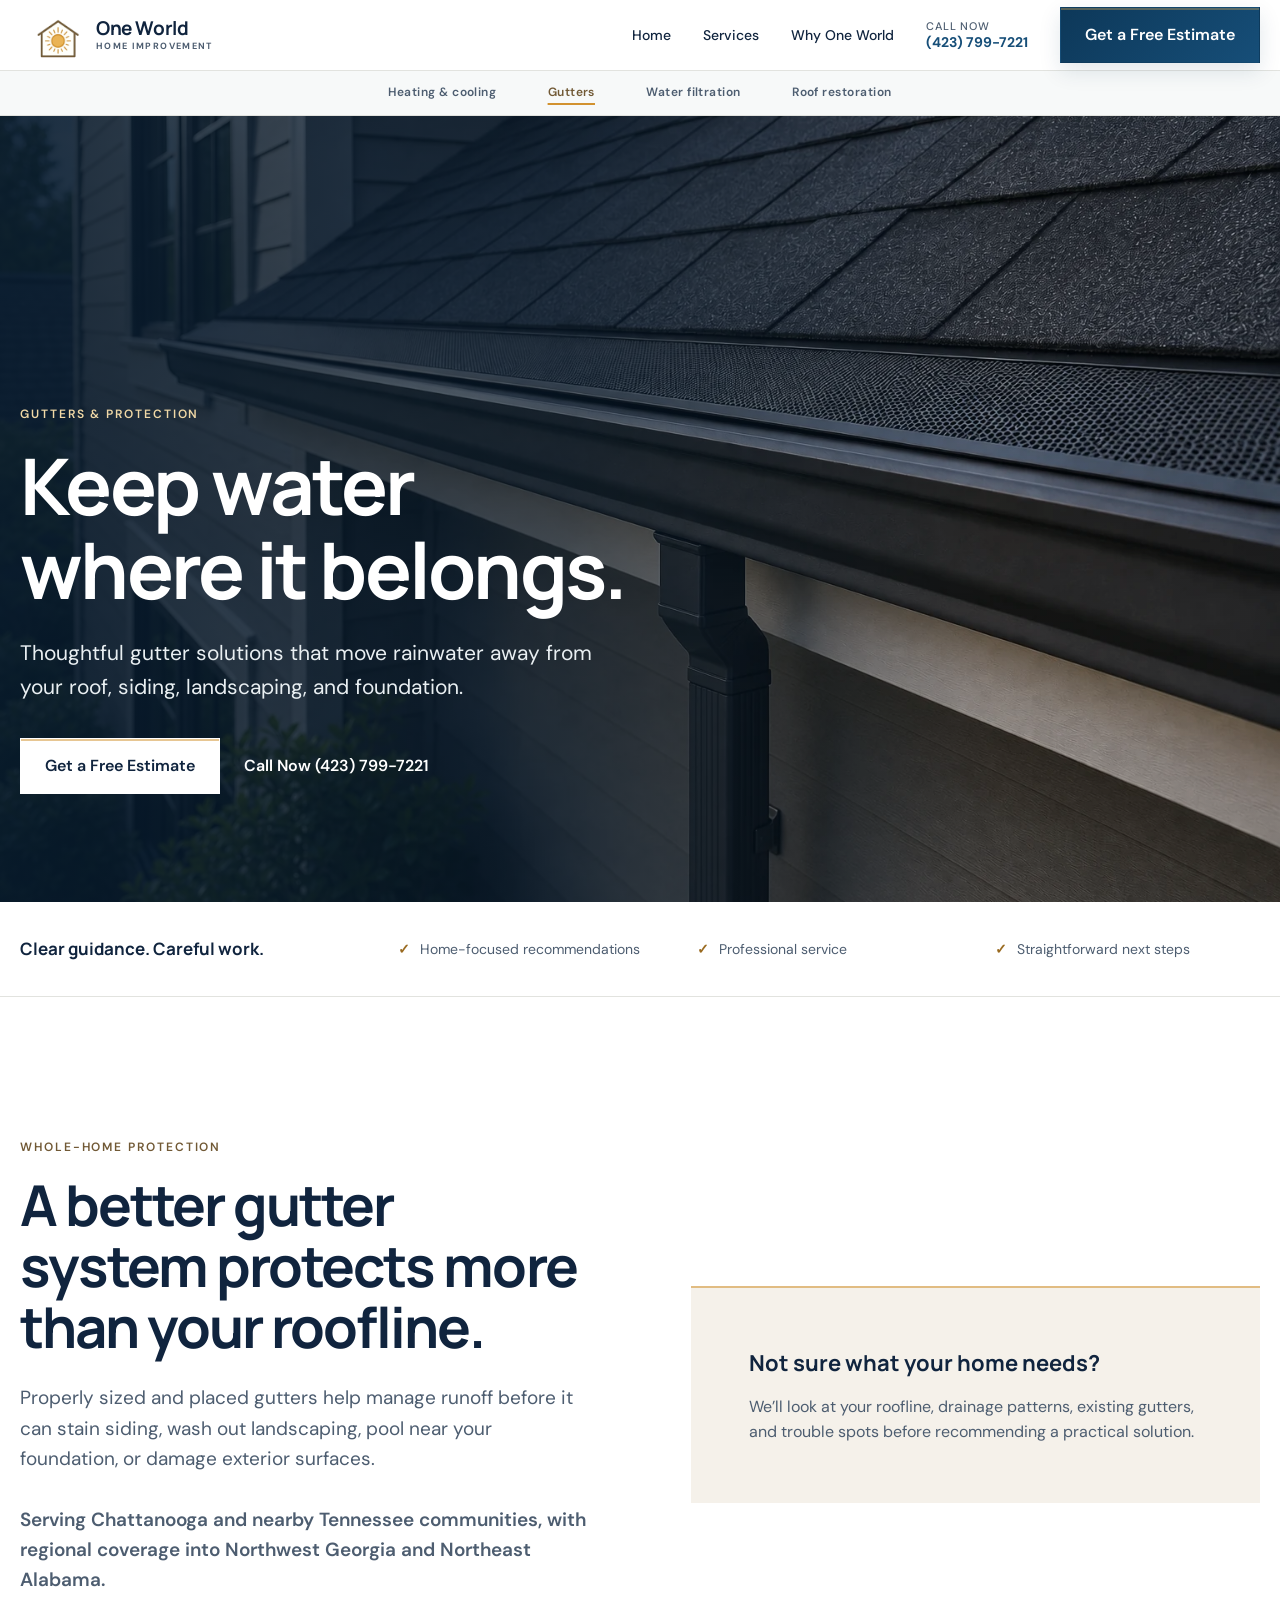
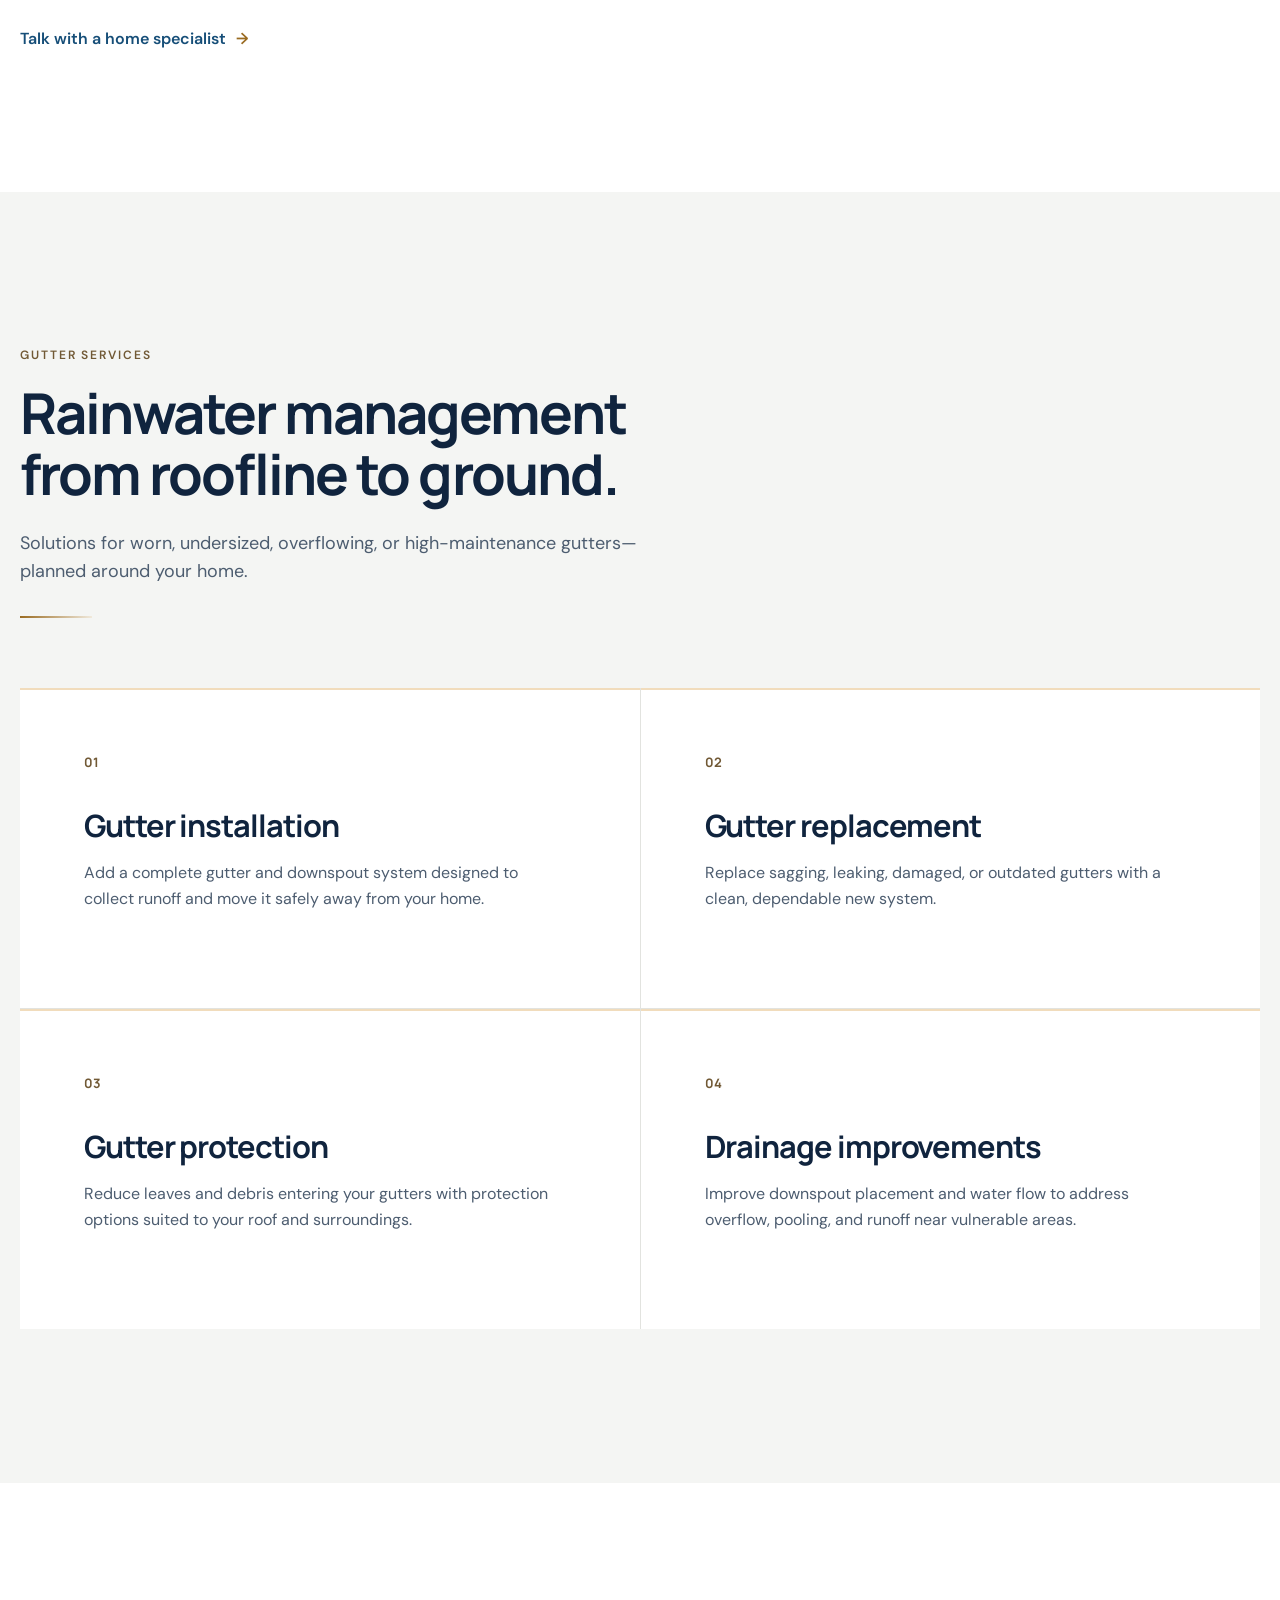
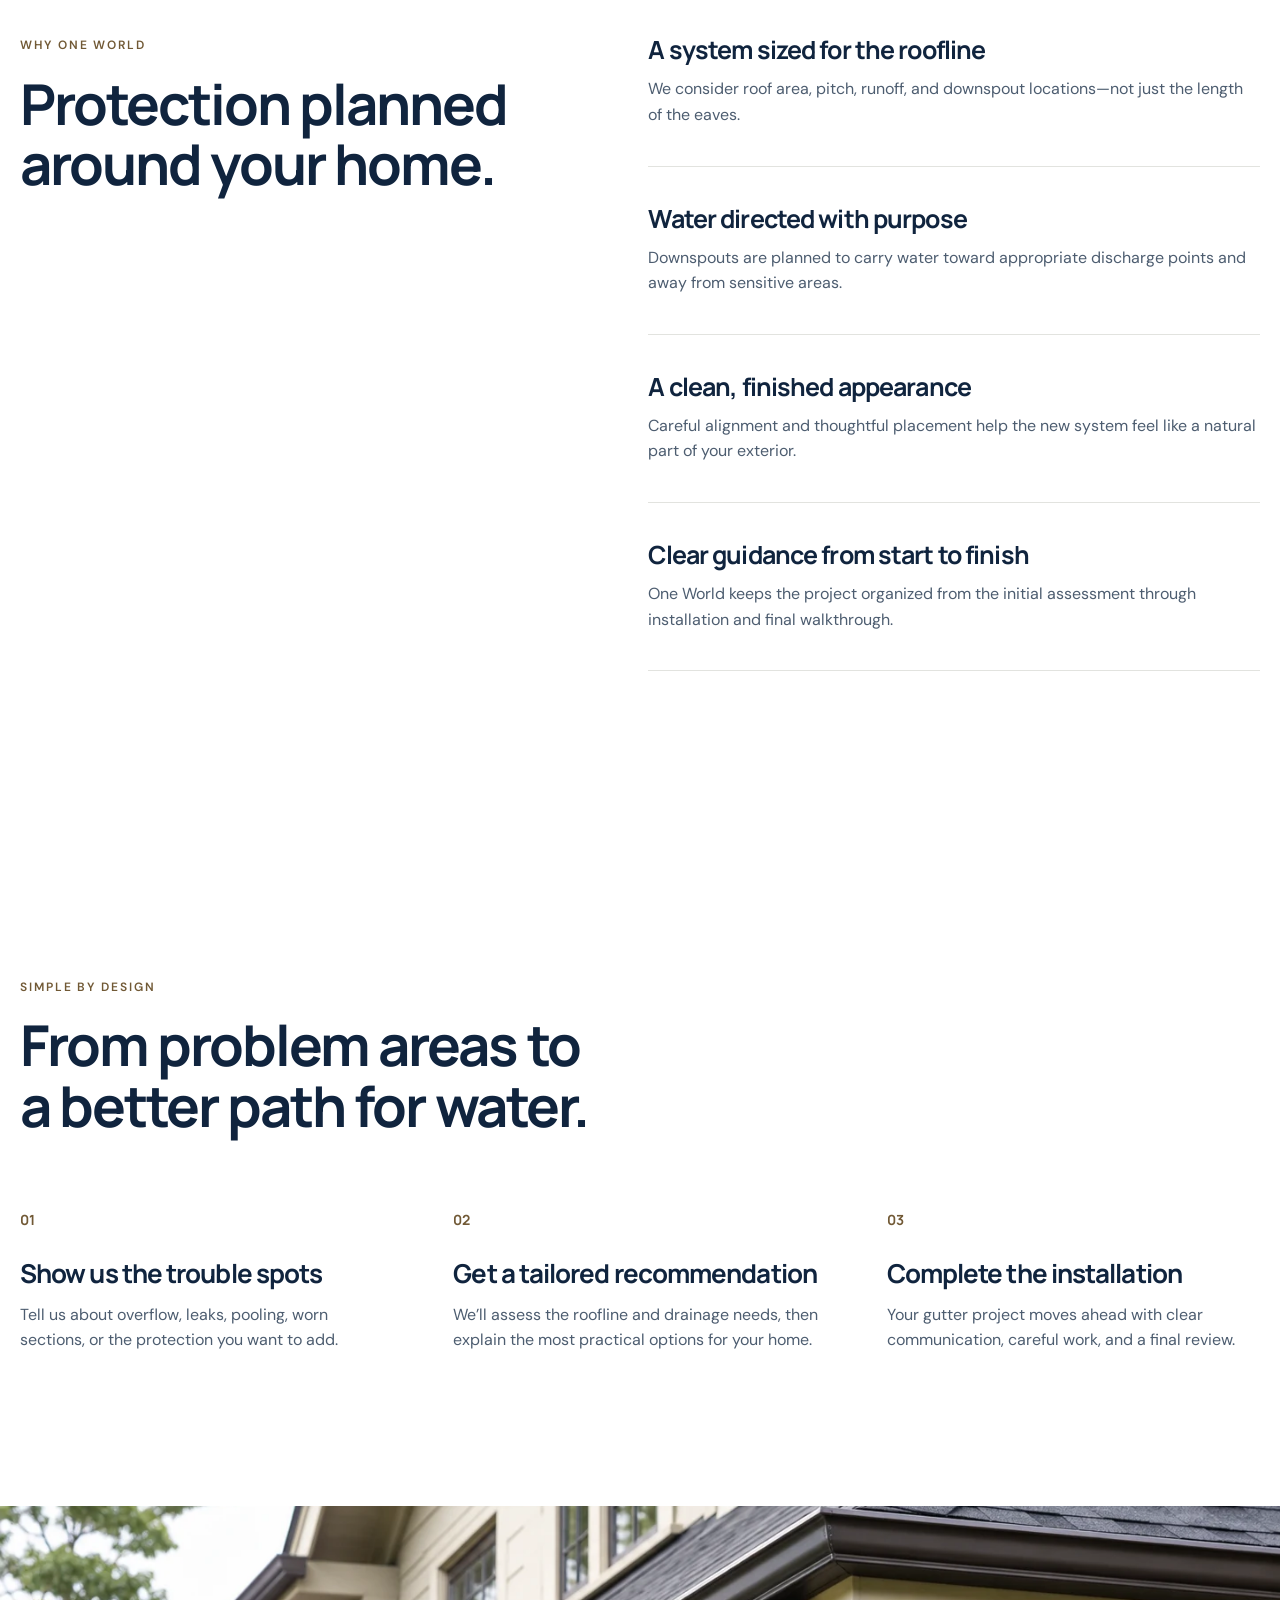
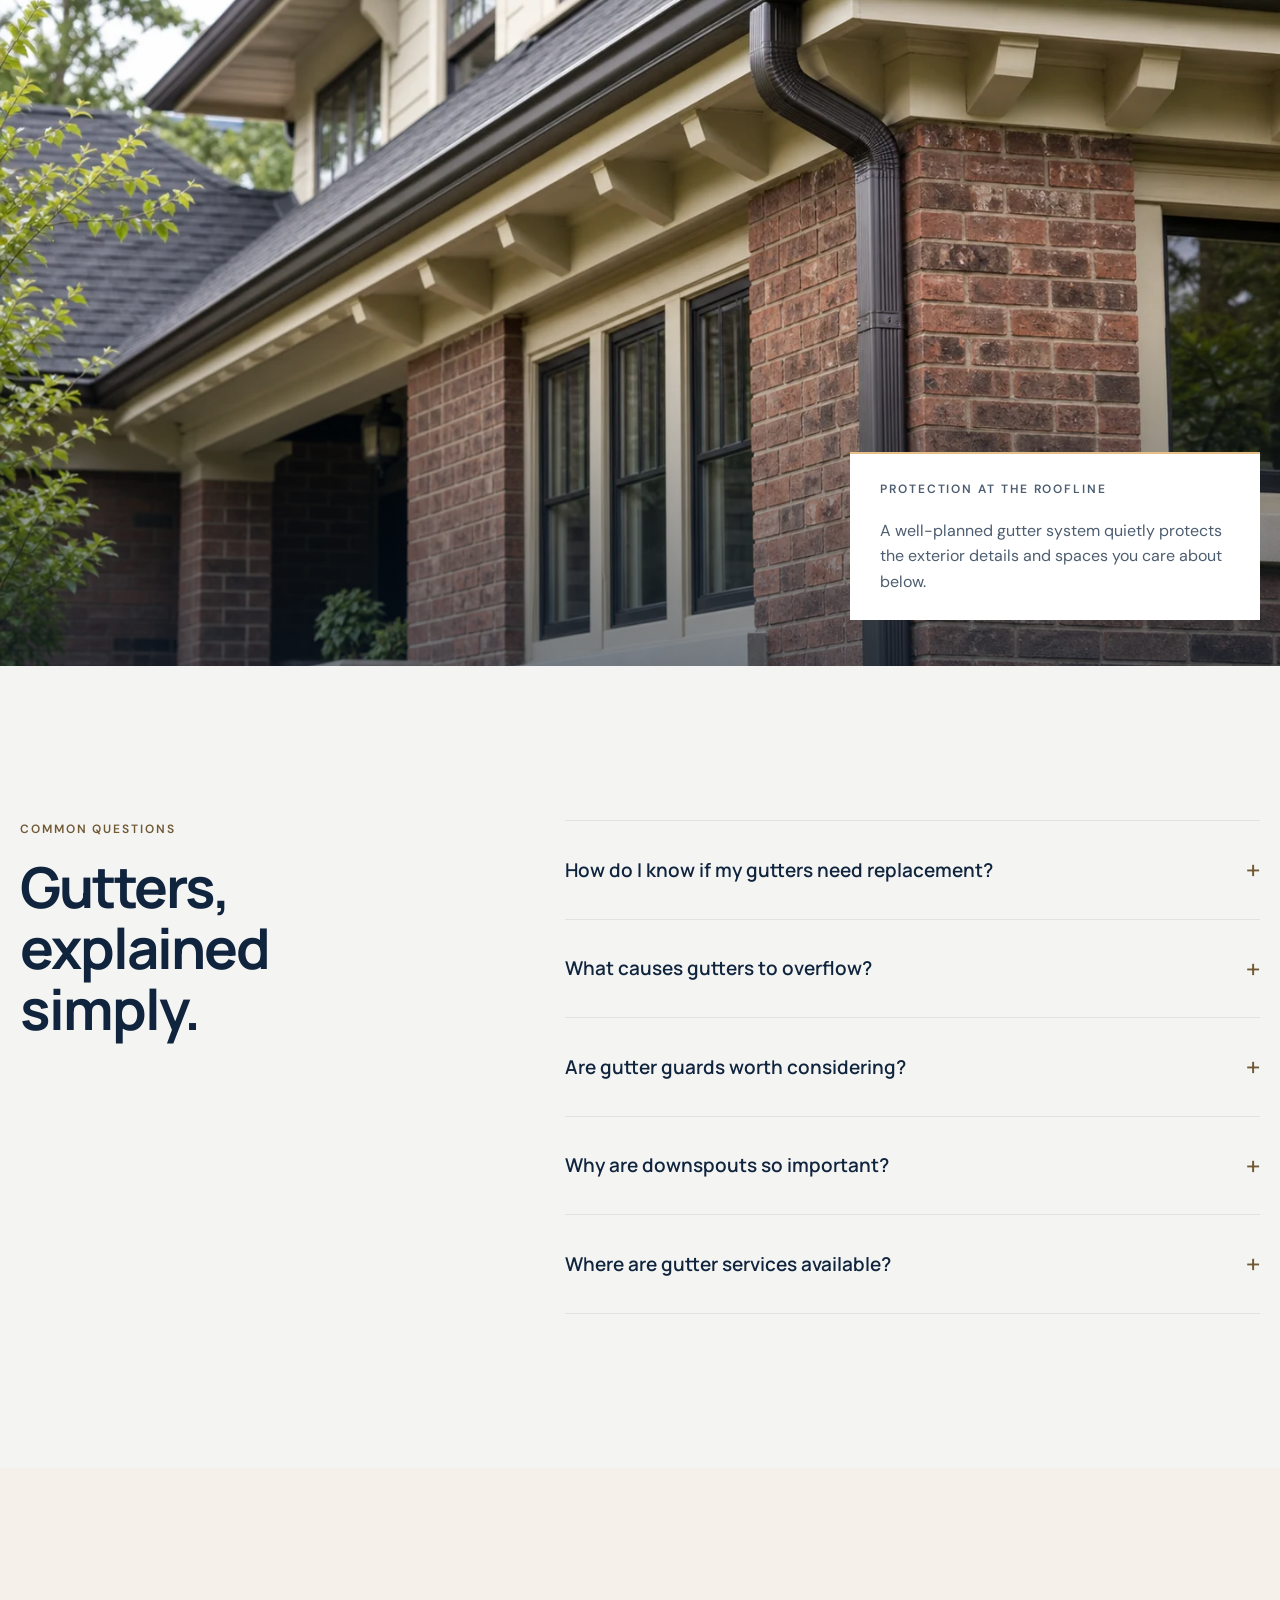
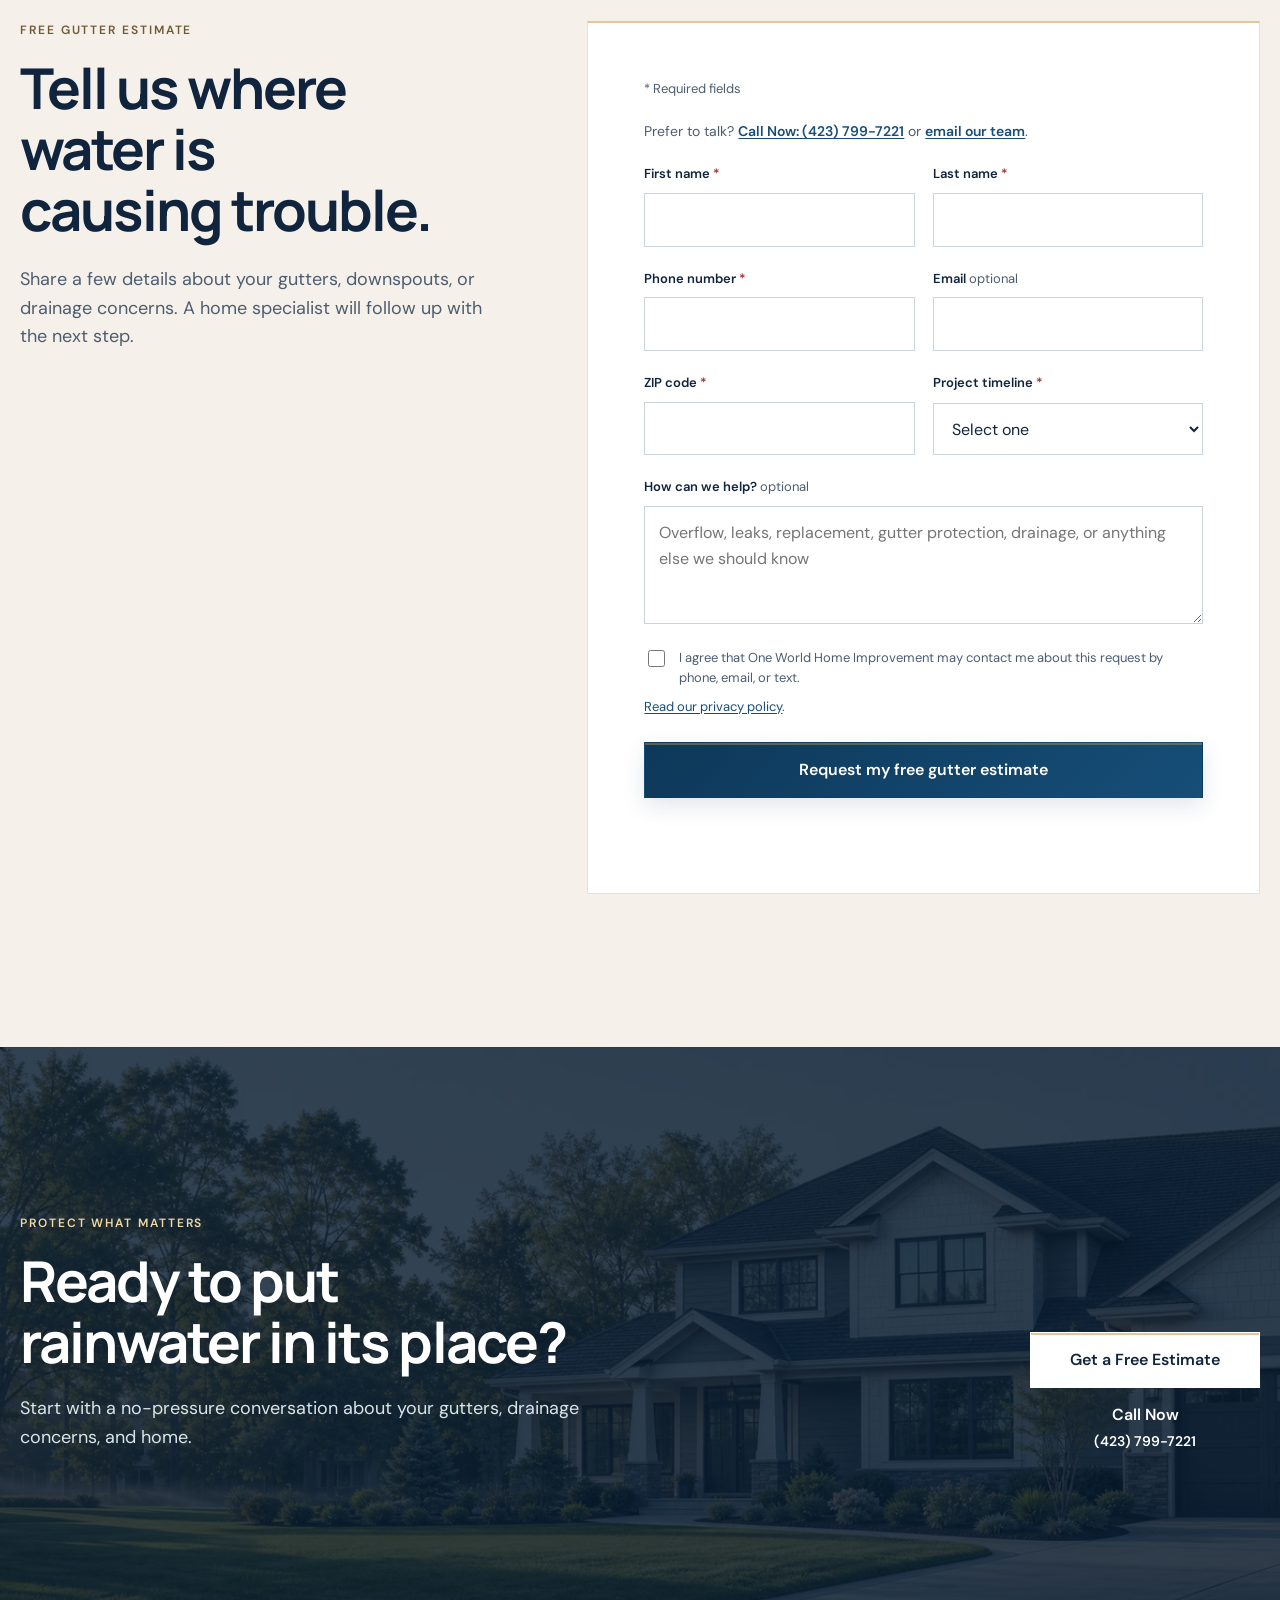
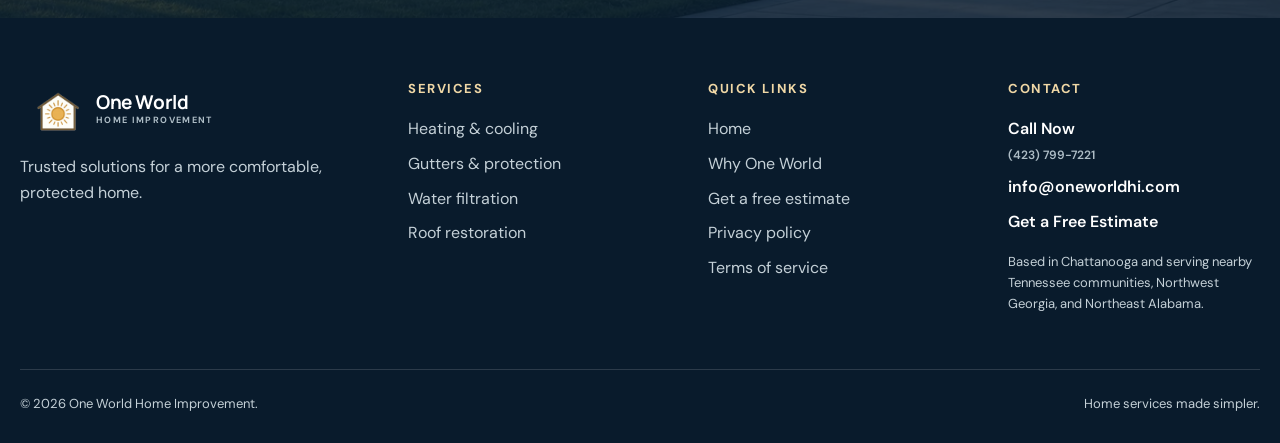
==== gutters/index.html @ 9facc03a "Add files via upload" ====
<!doctype html>
<html lang="en">
<head>
  <meta charset="utf-8">
  <meta name="viewport" content="width=device-width, initial-scale=1">
  <meta name="description" content="Protect your home with gutter installation, replacement, drainage solutions, and gutter protection from One World Home Improvement.">
  <meta name="theme-color" content="#10243e">
  <meta property="og:type" content="website">
  <meta property="og:url" content="https://oneworldhi.com/gutters/">
  <meta property="og:title" content="Gutters &amp; Protection | One World Home Improvement">
  <meta property="og:description" content="Gutter installation, replacement, protection, and drainage solutions planned around your home.">
  <meta property="og:image" content="https://oneworldhi.com/assets/gutter-service.png">
  <meta property="og:image:alt" content="Professionally installed residential gutters">
  <meta name="twitter:card" content="summary_large_image">
  <meta name="twitter:title" content="Gutters &amp; Protection | One World Home Improvement">
  <meta name="twitter:description" content="Gutter installation, replacement, protection, and drainage solutions planned around your home.">
  <meta name="twitter:image" content="https://oneworldhi.com/assets/gutter-service.png">
  <title>Gutters &amp; Gutter Protection | One World Home Improvement</title>
  <link rel="canonical" href="https://oneworldhi.com/gutters/">
  <link rel="icon" href="../favicon.ico" sizes="any">
  <link rel="icon" type="image/png" sizes="32x32" href="../assets/icons/favicon-32x32.png">
  <link rel="icon" type="image/png" sizes="16x16" href="../assets/icons/favicon-16x16.png">
  <link rel="apple-touch-icon" sizes="180x180" href="../assets/icons/apple-touch-icon.png">
  <link rel="manifest" href="../site.webmanifest">
  <link rel="preload" as="image" type="image/webp" href="../assets/optimized/gutter-service-1536.webp" imagesrcset="../assets/optimized/gutter-service-640.webp 640w, ../assets/optimized/gutter-service-1024.webp 1024w, ../assets/optimized/gutter-service-1536.webp 1536w" imagesizes="100vw" fetchpriority="high">
  <link rel="preconnect" href="https://fonts.googleapis.com">
  <link rel="preconnect" href="https://fonts.gstatic.com" crossorigin>
  <link href="https://fonts.googleapis.com/css2?family=DM+Sans:wght@400;500;600&family=Manrope:wght@500;600;700&display=swap" rel="stylesheet">
  <link rel="stylesheet" href="../assets/lead-form.css">
  <link rel="stylesheet" href="../assets/service-bar.css">
  <link rel="stylesheet" href="../assets/site.css">
</head>
<body>
  <a class="skip-link" href="#main">Skip to main content</a>
  <header class="site-header">
    <div class="container nav">
      <a class="logo" href="../index.html" aria-label="One World Home Improvement home">
        <picture><source type="image/webp" srcset="../assets/optimized/oneworld-logo-mark-256.webp"><img src="../assets/oneworld-logo-mark.png" alt="" width="256" height="256" decoding="async"></picture>
        <span class="logo-copy">One World<small>Home Improvement</small></span>
      </a>
      <button class="nav-toggle" type="button" aria-expanded="false" aria-controls="nav-links" aria-label="Open menu"><span></span></button>
      <nav class="nav-links" id="nav-links" aria-label="Main navigation">
        <a href="../index.html">Home</a>
        <a href="#services">Services</a>
        <a href="#why-us">Why One World</a>
        <a class="nav-call" href="tel:+14237997221" aria-label="Call One World Home Improvement at 423-799-7221"><span>Call Now</span><strong>(423) 799-7221</strong></a>
        <a class="button" href="#estimate">Get a Free Estimate</a>
      </nav>
    </div>
    <nav class="service-bar" aria-label="Our services">
      <div class="container service-bar-inner">
        <a href="../hvac/index.html">Heating &amp; cooling</a>
        <a href="index.html" aria-current="page">Gutters</a>
        <a href="../water-filtration/index.html">Water filtration</a>
        <a href="../roof-restoration/index.html">Roof restoration</a>
      </div>
    </nav>
  </header>

  <main id="main">
    <section class="hero" aria-labelledby="hero-title">
      <div class="hero-media"><picture><source type="image/webp" srcset="../assets/optimized/gutter-service-640.webp 640w, ../assets/optimized/gutter-service-1024.webp 1024w, ../assets/optimized/gutter-service-1536.webp 1536w" sizes="100vw"><img src="../assets/gutter-service.png" alt="Professionally installed gutters protecting a well-maintained home" width="1536" height="1024" decoding="async" fetchpriority="high" loading="eager"></picture></div>
      <div class="container hero-content">
        <p class="eyebrow">Gutters &amp; protection</p>
        <h1 id="hero-title">Keep water where it belongs.</h1>
        <p>Thoughtful gutter solutions that move rainwater away from your roof, siding, landscaping, and foundation.</p>
        <div class="hero-actions">
          <a class="button button-light" href="#estimate">Get a Free Estimate</a>
          <a class="hero-phone" href="tel:+14237997221">Call Now <span>(423) 799-7221</span></a>
        </div>
      </div>
    </section>

    <div class="trust-strip" aria-label="Service principles">
      <div class="container trust-inner">
        <strong>Clear guidance. Careful work.</strong>
        <span class="trust-item">Home-focused recommendations</span>
        <span class="trust-item">Professional service</span>
        <span class="trust-item">Straightforward next steps</span>
      </div>
    </div>

    <section class="intro" aria-labelledby="intro-title">
      <div class="container intro-grid reveal">
        <div class="intro-copy">
          <p class="eyebrow">Whole-home protection</p>
          <h2 id="intro-title">A better gutter system protects more than your roofline.</h2>
          <p>Properly sized and placed gutters help manage runoff before it can stain siding, wash out landscaping, pool near your foundation, or damage exterior surfaces.</p>
          <p class="service-region">Serving Chattanooga and nearby Tennessee communities, with regional coverage into Northwest Georgia and Northeast Alabama.</p>
          <a class="text-link" href="#estimate">Talk with a home specialist</a>
        </div>
        <aside class="intro-note" aria-label="Gutter consultation">
          <strong>Not sure what your home needs?</strong>
          <p>We’ll look at your roofline, drainage patterns, existing gutters, and trouble spots before recommending a practical solution.</p>
        </aside>
      </div>
    </section>

    <section class="service-section" id="services" aria-labelledby="services-title">
      <div class="container">
        <div class="section-head reveal">
          <p class="eyebrow">Gutter services</p>
          <h2 id="services-title">Rainwater management from roofline to ground.</h2>
          <p>Solutions for worn, undersized, overflowing, or high-maintenance gutters—planned around your home.</p>
        </div>
        <div class="service-list">
          <article class="service-item reveal">
            <span class="service-number">01</span>
            <h3>Gutter installation</h3>
            <p>Add a complete gutter and downspout system designed to collect runoff and move it safely away from your home.</p>
          </article>
          <article class="service-item reveal">
            <span class="service-number">02</span>
            <h3>Gutter replacement</h3>
            <p>Replace sagging, leaking, damaged, or outdated gutters with a clean, dependable new system.</p>
          </article>
          <article class="service-item reveal">
            <span class="service-number">03</span>
            <h3>Gutter protection</h3>
            <p>Reduce leaves and debris entering your gutters with protection options suited to your roof and surroundings.</p>
          </article>
          <article class="service-item reveal">
            <span class="service-number">04</span>
            <h3>Drainage improvements</h3>
            <p>Improve downspout placement and water flow to address overflow, pooling, and runoff near vulnerable areas.</p>
          </article>
        </div>
      </div>
    </section>

    <section class="benefits" id="why-us" aria-labelledby="benefits-title">
      <div class="container benefit-grid">
        <div class="benefit-heading reveal">
          <p class="eyebrow">Why One World</p>
          <h2 id="benefits-title">Protection planned around your home.</h2>
        </div>
        <div class="benefit-list">
          <article class="benefit reveal">
            <h3>A system sized for the roofline</h3>
            <p>We consider roof area, pitch, runoff, and downspout locations—not just the length of the eaves.</p>
          </article>
          <article class="benefit reveal">
            <h3>Water directed with purpose</h3>
            <p>Downspouts are planned to carry water toward appropriate discharge points and away from sensitive areas.</p>
          </article>
          <article class="benefit reveal">
            <h3>A clean, finished appearance</h3>
            <p>Careful alignment and thoughtful placement help the new system feel like a natural part of your exterior.</p>
          </article>
          <article class="benefit reveal">
            <h3>Clear guidance from start to finish</h3>
            <p>One World keeps the project organized from the initial assessment through installation and final walkthrough.</p>
          </article>
        </div>
      </div>
    </section>

    <section class="process" id="process" aria-labelledby="process-title">
      <div class="container">
        <div class="process-head reveal">
          <p class="eyebrow">Simple by design</p>
          <h2 id="process-title">From problem areas to a better path for water.</h2>
        </div>
        <div class="steps">
          <article class="step reveal">
            <span class="step-number">01</span>
            <h3>Show us the trouble spots</h3>
            <p>Tell us about overflow, leaks, pooling, worn sections, or the protection you want to add.</p>
          </article>
          <article class="step reveal">
            <span class="step-number">02</span>
            <h3>Get a tailored recommendation</h3>
            <p>We’ll assess the roofline and drainage needs, then explain the most practical options for your home.</p>
          </article>
          <article class="step reveal">
            <span class="step-number">03</span>
            <h3>Complete the installation</h3>
            <p>Your gutter project moves ahead with clear communication, careful work, and a final review.</p>
          </article>
        </div>
      </div>
    </section>

    <section class="image-break reveal" aria-label="Professionally installed dark bronze residential gutter system">
      <picture><source type="image/webp" srcset="../assets/optimized/gutter-bronze-roofline-640.webp 640w, ../assets/optimized/gutter-bronze-roofline-1024.webp 1024w, ../assets/optimized/gutter-bronze-roofline-1448.webp 1448w" sizes="100vw"><img src="../assets/gutter-bronze-roofline.png" alt="Dark bronze gutters and matching downspout installed on a brick Craftsman-style home" loading="lazy" width="1448" height="1086" decoding="async"></picture>
      <div class="image-caption">
        <p class="eyebrow">Protection at the roofline</p>
        <p>A well-planned gutter system quietly protects the exterior details and spaces you care about below.</p>
      </div>
    </section>

    <section class="faq" aria-labelledby="faq-title">
      <div class="container faq-grid">
        <div class="reveal">
          <p class="eyebrow">Common questions</p>
          <h2 id="faq-title">Gutters, explained simply.</h2>
        </div>
        <div class="faq-list reveal">
          <details>
            <summary>How do I know if my gutters need replacement?</summary>
            <p>Frequent overflow, sagging, separated seams, peeling exterior paint, rust, cracks, and water collecting near the foundation can all signal that repair or replacement should be considered.</p>
          </details>
          <details>
            <summary>What causes gutters to overflow?</summary>
            <p>Debris, insufficient gutter capacity, poor slope, loose sections, blocked downspouts, or too few downspouts can prevent water from draining correctly.</p>
          </details>
          <details>
            <summary>Are gutter guards worth considering?</summary>
            <p>Gutter protection can reduce the amount of leaves and larger debris entering the system. The right choice depends on your roof, nearby trees, and the type of debris around your home.</p>
          </details>
          <details>
            <summary>Why are downspouts so important?</summary>
            <p>Downspouts carry collected roof water to the ground. Good placement and discharge help prevent water from pooling near foundations, walkways, and landscaping.</p>
          </details>
          <details>
            <summary>Where are gutter services available?</summary>
            <p>Service availability varies by location. Submit your ZIP code with your request and the team will confirm coverage for your address.</p>
          </details>
        </div>
      </div>
    </section>

    <section class="lead-section" id="estimate" aria-labelledby="lead-title">
      <div class="container lead-grid">
        <div class="lead-copy reveal">
          <p class="eyebrow">Free gutter estimate</p>
          <h2 id="lead-title">Tell us where water is causing trouble.</h2>
          <p>Share a few details about your gutters, downspouts, or drainage concerns. A home specialist will follow up with the next step.</p>
        </div>
        <form class="lead-form js-lead-form reveal" data-submit-label="Request my free gutter estimate" novalidate>
          <input type="hidden" name="service" value="Gutters & Protection">
          <div class="lead-honeypot" aria-hidden="true"><label>Company<input name="company" tabindex="-1" autocomplete="off"></label></div>
          <p class="lead-required-note"><span aria-hidden="true">*</span> Required fields</p>
          <p class="lead-direct">Prefer to talk? <a href="tel:+14237997221">Call Now: (423) 799-7221</a> or <a href="mailto:info@oneworldhi.com">email our team</a>.</p>
          <div class="lead-fields">
            <div class="lead-field"><label for="lead-first">First name</label><input id="lead-first" name="firstName" autocomplete="given-name" required></div>
            <div class="lead-field"><label for="lead-last">Last name</label><input id="lead-last" name="lastName" autocomplete="family-name" required></div>
            <div class="lead-field"><label for="lead-phone">Phone number</label><input id="lead-phone" name="phone" type="tel" autocomplete="tel" required></div>
            <div class="lead-field"><label for="lead-email">Email <span>optional</span></label><input id="lead-email" name="email" type="email" autocomplete="email"></div>
            <div class="lead-field"><label for="lead-zip">ZIP code</label><input id="lead-zip" name="zip" inputmode="numeric" autocomplete="postal-code" maxlength="10" required></div>
            <div class="lead-field"><label for="lead-timeline">Project timeline</label><select id="lead-timeline" name="timeline" required><option value="">Select one</option><option>As soon as possible</option><option>Within 1–3 months</option><option>Within 3–6 months</option><option>Just researching</option></select></div>
            <div class="lead-field lead-field-wide"><label for="lead-details">How can we help? <span>optional</span></label><textarea id="lead-details" name="projectDetails" placeholder="Overflow, leaks, replacement, gutter protection, drainage, or anything else we should know"></textarea></div>
          </div>
          <label class="lead-consent"><input type="checkbox" name="consent" value="yes" required><span>I agree that One World Home Improvement may contact me about this request by phone, email, or text.</span></label>
          <p class="lead-privacy"><a href="../privacy-policy.html">Read our privacy policy</a>.</p>
          <button class="button" type="submit">Request my free gutter estimate</button>
          <p class="lead-status" role="status" aria-live="polite" tabindex="-1"></p>
        </form>
      </div>
    </section>

    <section class="cta" aria-labelledby="cta-title">
      <div class="container cta-inner reveal">
        <div>
          <p class="eyebrow">Protect what matters</p>
          <h2 id="cta-title">Ready to put rainwater in its place?</h2>
          <p>Start with a no-pressure conversation about your gutters, drainage concerns, and home.</p>
        </div>
        <div class="cta-actions">
          <a class="button button-light" href="#estimate">Get a Free Estimate</a>
          <a class="cta-phone" href="tel:+14237997221">Call Now<span>(423) 799-7221</span></a>
        </div>
      </div>
    </section>
  </main>

  <footer id="contact">
    <div class="container">
      <div class="footer-grid">
        <div class="footer-brand">
          <a class="logo" href="../index.html">
            <picture><source type="image/webp" srcset="../assets/optimized/oneworld-logo-mark-256.webp"><img src="../assets/oneworld-logo-mark.png" alt="" width="256" height="256" decoding="async"></picture>
            <span class="logo-copy" style="color:#fff">One World<small style="color:#aebdc6">Home Improvement</small></span>
          </a>
          <p>Trusted solutions for a more comfortable, protected home.</p>
        </div>
        <div>
          <h3>Services</h3>
          <ul>
            <li><a href="../hvac/index.html">Heating &amp; cooling</a></li>
            <li><a href="index.html">Gutters &amp; protection</a></li>
            <li><a href="../water-filtration/index.html">Water filtration</a></li>
            <li><a href="../roof-restoration/index.html">Roof restoration</a></li>
          </ul>
        </div>
        <div>
          <h3>Quick links</h3>
          <ul>
            <li><a href="../index.html">Home</a></li>
            <li><a href="../index.html#why-us">Why One World</a></li>
            <li><a href="#estimate">Get a free estimate</a></li>
            <li><a href="../privacy-policy.html">Privacy policy</a></li>
            <li><a href="../terms-of-service.html">Terms of service</a></li>
          </ul>
        </div>
        <div class="footer-contact">
          <h3>Contact</h3>
          <ul>
            <li><a href="tel:+14237997221">Call Now<small>(423) 799-7221</small></a></li>
            <li><a href="mailto:info@oneworldhi.com">info@oneworldhi.com</a></li>
            <li><a href="#estimate">Get a Free Estimate</a></li>
          </ul>
          <p class="footer-service-area">Based in Chattanooga and serving nearby Tennessee communities, Northwest Georgia, and Northeast Alabama.</p>
        </div>
      </div>
      <div class="footer-bottom">
        <span>© <span id="year"></span> One World Home Improvement.</span>
        <span>Home services made simpler.</span>
      </div>
    </div>
  </footer>

  <script src="../assets/lead-form.js" defer></script>
  <script src="../assets/site.js" defer></script>
</body>
</html>
---- assets/lead-form.css ----
.lead-section {
  padding: clamp(90px, 12vw, 160px) 0;
  background: var(--sand);
}
.lead-grid {
  display: grid;
  grid-template-columns: .82fr 1.18fr;
  gap: clamp(48px, 8vw, 100px);
  align-items: start;
}
.lead-copy {
  position: sticky;
  top: 140px;
}
.lead-copy > p:not(.eyebrow) {
  margin-top: 24px;
  color: var(--ink-soft);
  font-size: 18px;
}
.lead-form {
  padding: clamp(30px, 5vw, 56px);
  background: var(--white);
  border: 1px solid var(--line);
  border-top: 2px solid rgba(210,146,47,.52);
}
.lead-fields {
  display: grid;
  grid-template-columns: repeat(2, 1fr);
  gap: 22px 18px;
}
.lead-field {
  display: grid;
  gap: 8px;
}
.lead-field-wide { grid-column: 1 / -1; }
.lead-field label {
  color: var(--ink);
  font-size: 13px;
  font-weight: 600;
}
.lead-field label span {
  color: var(--ink-soft);
  font-weight: 400;
}
.lead-field label:has(+ input[required])::after,
.lead-field label:has(+ select[required])::after {
  content: " *";
  color: #9e2f2f;
}
.lead-required-note {
  margin: 0 0 20px;
  color: var(--ink-soft);
  font-size: 13px;
}
.lead-field input,
.lead-field select,
.lead-field textarea {
  width: 100%;
  min-height: 52px;
  padding: 13px 14px;
  border: 1px solid #cbd4d8;
  border-radius: 0;
  background: var(--white);
  color: var(--ink);
  font: inherit;
}
.lead-field textarea {
  min-height: 118px;
  resize: vertical;
}
.lead-field input:focus,
.lead-field select:focus,
.lead-field textarea:focus {
  border-color: var(--brand-gold-dark);
  outline: 2px solid rgba(154,107,33,.16);
  outline-offset: 0;
}
.lead-consent {
  display: flex;
  align-items: flex-start;
  gap: 11px;
  margin: 24px 0;
  color: var(--ink-soft);
  font-size: 13px;
  line-height: 1.5;
}
.lead-consent input {
  width: 17px;
  height: 17px;
  margin-top: 2px;
  accent-color: var(--brand-gold-dark);
  flex: 0 0 auto;
}
.lead-privacy {
  margin: -14px 0 24px;
  color: var(--ink-soft);
  font-size: 13px;
}
.lead-privacy a {
  color: var(--blue);
  text-decoration: underline;
  text-underline-offset: 2px;
}
.lead-direct {
  margin: 0 0 22px;
  color: var(--ink-soft);
  font-size: 14px;
}
.lead-direct a {
  color: var(--blue);
  font-weight: 600;
  text-decoration: underline;
  text-underline-offset: 2px;
}
.lead-form .button { width: 100%; }
.lead-form .button:disabled { cursor: wait; opacity: .68; transform: none; }
.lead-status {
  min-height: 24px;
  margin-top: 15px;
  color: var(--ink-soft);
  font-size: 14px;
}
.lead-status.success { color: #23613e; }
.lead-status.error { color: #9e2f2f; }
.lead-honeypot {
  position: absolute !important;
  left: -10000px !important;
  width: 1px !important;
  height: 1px !important;
  overflow: hidden !important;
}
@media (max-width: 900px) {
  .lead-grid { grid-template-columns: 1fr; }
  .lead-copy { position: static; }
}
@media (max-width: 650px) {
  .lead-fields { grid-template-columns: 1fr; }
  .lead-field-wide { grid-column: auto; }
  .lead-form { padding: 28px 20px; }
}
@media (max-height: 700px) and (min-width: 901px) {
  .lead-copy { position: static; }
}
---- assets/service-bar.css ----
.service-bar {
  border-top: 1px solid var(--line);
  background: #f7f9f9;
}
.service-bar-inner {
  min-height: 44px;
  display: flex;
  align-items: center;
  justify-content: center;
  gap: clamp(20px, 4vw, 52px);
}
.service-bar a {
  color: var(--ink-soft);
  font-size: 12px;
  font-weight: 600;
  letter-spacing: .04em;
  white-space: nowrap;
}
.service-bar a:hover,
.service-bar a[aria-current="page"] {
  color: var(--brand-brown);
}
.service-bar a[aria-current="page"] {
  text-decoration: underline;
  text-decoration-thickness: 2px;
  text-decoration-color: var(--brand-gold);
  text-underline-offset: 7px;
}
@media (max-width: 650px) {
  .service-bar {
    overflow-x: auto;
    scrollbar-width: none;
  }
  .service-bar::-webkit-scrollbar { display: none; }
  .service-bar-inner {
    width: max-content;
    min-width: 100%;
    justify-content: flex-start;
    gap: 26px;
    padding-inline: 16px;
  }
}
---- assets/site.css ----
:root {
      --ink: #10243e;
      --ink-soft: #4d5d70;
      --blue: #164e78;
      --blue-dark: #0d3859;
      --brand-brown: #715935;
      --brand-gold-dark: #9a6b21;
      --brand-gold: #d2922f;
      --brand-gold-light: #e5af56;
      --cloud: #f4f5f3;
      --sand: #f5f1ea;
      --white: #fff;
      --line: #e2e3df;
      --max: 1280px;
      --display: "Manrope", sans-serif;
      --body: "DM Sans", sans-serif;
    }
    *, *::before, *::after { box-sizing: border-box; }
    html { scroll-behavior: smooth; scroll-padding-top: 146px; }
    body {
      margin: 0;
      color: var(--ink);
      background: var(--white);
      font-family: var(--body);
      font-size: 16px;
      line-height: 1.6;
      -webkit-font-smoothing: antialiased;
    }
    body.menu-open { overflow: hidden; }
    picture { display: contents; }
    img { display: block; width: 100%; }
    a { color: inherit; text-decoration: none; }
    button { font: inherit; cursor: pointer; }
    :focus-visible { outline: 3px solid var(--brand-gold-dark); outline-offset: 4px; }
    .skip-link {
      position: fixed; top: 8px; left: 8px; z-index: 100;
      padding: 10px 14px; background: var(--white); color: var(--ink);
      transform: translateY(-160%);
    }
    .skip-link:focus { transform: none; }
    .container { width: min(calc(100% - 40px), var(--max)); margin-inline: auto; }
    .eyebrow {
      margin: 0 0 18px;
      color: var(--brand-brown);
      font-size: 12px;
      font-weight: 600;
      letter-spacing: .16em;
      text-transform: uppercase;
    }
    h1, h2, h3 {
      margin: 0;
      font-family: var(--display);
      line-height: 1.08;
      letter-spacing: -.035em;
      text-wrap: balance;
    }
    h1 { max-width: 850px; color: var(--white); font-size: clamp(42px, 6.1vw, 84px); }
    h2 { font-size: clamp(34px, 4.4vw, 62px); }
    h3 { font-size: clamp(23px, 2.4vw, 32px); }
    p { margin: 0; }
    .button {
      display: inline-flex;
      min-height: 54px;
      align-items: center;
      justify-content: center;
      padding: 14px 24px;
      border: 1px solid transparent;
      background: linear-gradient(135deg, var(--blue-dark), var(--blue));
      color: var(--white);
      font-weight: 600;
      box-shadow: inset 0 2px 0 rgba(229,175,86,.34), 0 8px 22px rgba(13,56,89,.12);
      transition: background .2s ease, box-shadow .2s ease, transform .2s ease;
    }
    .button:hover {
      background: linear-gradient(135deg, #0a304d, var(--blue-dark));
      box-shadow: inset 0 2px 0 rgba(229,175,86,.45), 0 10px 26px rgba(13,56,89,.18);
      transform: translateY(-1px);
    }
    .button-light { background: var(--white); color: var(--ink); box-shadow: inset 0 2px 0 rgba(210,146,47,.52); }
    .button-light:hover { background: #f4f3f0; box-shadow: inset 0 2px 0 rgba(210,146,47,.7); }
    .text-link {
      display: inline-flex;
      align-items: center;
      gap: 10px;
      color: var(--blue);
      font-weight: 600;
    }
    .text-link::after { content: "→"; color: var(--brand-gold-dark); transition: transform .2s ease; }
    .text-link:hover::after { transform: translateX(4px); }

    .site-header {
      position: sticky;
      top: 0;
      z-index: 20;
      background: rgba(255,255,255,.97);
      border-bottom: 1px solid var(--line);
    }
    .nav {
      min-height: 70px;
      display: flex;
      align-items: center;
      justify-content: space-between;
      gap: 32px;
    }
    .logo { display: flex; align-items: center; gap: 12px; }
    .logo img {
      width: 52px;
      height: 52px;
      object-fit: contain;
      background: transparent;
      border-radius: 0;
    }
    .logo-copy {
      line-height: 1.06;
      font-family: var(--display);
      font-size: 19px;
      font-weight: 700;
      letter-spacing: -.02em;
    }
    .logo-copy small {
      display: block;
      margin-top: 4px;
      color: var(--ink-soft);
      font-family: var(--body);
      font-size: 9px;
      letter-spacing: .15em;
      text-transform: uppercase;
    }
    .nav-links { display: flex; align-items: center; gap: 32px; }
    .nav-links a:not(.button) { font-size: 14px; font-weight: 500; }
    .nav-call { display: grid; gap: 1px; line-height: 1.15; }
    .nav-call span { color: var(--ink-soft); font-size: 11px; text-transform: uppercase; letter-spacing: .08em; }
    .nav-call strong { color: var(--blue); font-size: 14px; white-space: nowrap; }
    .nav-links a:not(.button):hover { color: var(--brand-brown); }
    .nav-links a[aria-current="page"] { color: var(--brand-brown); font-weight: 600; }
    .nav-toggle {
      display: none;
      width: 44px;
      height: 44px;
      border: 0;
      background: transparent;
      color: var(--ink);
    }
    .nav-toggle span, .nav-toggle::before, .nav-toggle::after {
      content: "";
      display: block;
      width: 24px;
      height: 2px;
      margin: 5px auto;
      background: currentColor;
      transition: .2s ease;
    }

    .hero {
      min-height: min(790px, calc(100svh - 114px));
      display: grid;
      align-items: end;
      position: relative;
      isolation: isolate;
      overflow: hidden;
      background: var(--ink);
    }
    .hero-media, .hero-media::after { position: absolute; inset: 0; }
    .hero-media { z-index: -2; }
    .hero-media img { height: 100%; object-fit: cover; object-position: center; }
    .hero-media::after {
      content: "";
      background: linear-gradient(90deg, rgba(7,26,45,.91) 0%, rgba(7,26,45,.67) 44%, rgba(7,26,45,.18) 78%);
    }
    .hero-content { padding-block: clamp(90px, 13vw, 160px) clamp(68px, 9vw, 108px); }
    .hero .eyebrow { color: #f0d8a6; }
    .hero p:not(.eyebrow) {
      max-width: 590px;
      margin: 26px 0 34px;
      color: #e9eff2;
      font-size: clamp(17px, 1.7vw, 21px);
    }
    .hero-actions { display: flex; flex-wrap: wrap; align-items: center; gap: 24px; }
    .hero-phone { color: var(--white); font-weight: 600; }
    .hero-phone span { white-space: nowrap; }

    .trust-strip { border-bottom: 1px solid var(--line); }
    .trust-inner {
      min-height: 94px;
      display: grid;
      grid-template-columns: 1.3fr repeat(3, 1fr);
      align-items: center;
      gap: 34px;
    }
    .trust-inner strong { font-family: var(--display); font-size: 17px; }
    .trust-item { color: var(--ink-soft); font-size: 14px; }
    .trust-item::before { content: "✓"; margin-right: 10px; color: var(--brand-gold-dark); font-weight: 700; }

    .intro { padding: clamp(90px, 11vw, 150px) 0; }
    .intro-grid {
      display: grid;
      grid-template-columns: 1fr 1fr;
      align-items: center;
      gap: clamp(48px, 8vw, 110px);
    }
    .intro-copy > p:not(.eyebrow) { margin: 26px 0 30px; color: var(--ink-soft); font-size: 19px; }
    .intro-copy .service-region {
      margin-top: -14px;
      color: var(--brand-brown);
      font-size: 14px;
      font-weight: 600;
    }
    .intro-note { padding: clamp(34px, 5vw, 58px); border-top: 2px solid rgba(210,146,47,.55); background: var(--sand); }
    .intro-note strong { display: block; margin-bottom: 12px; font-family: var(--display); font-size: 22px; }
    .intro-note p { color: var(--ink-soft); }

    .service-section { padding: clamp(90px, 12vw, 160px) 0; background: var(--cloud); }
    .section-head { max-width: 780px; margin-bottom: 70px; }
    .section-head::after {
      content: "";
      display: block;
      width: 72px;
      height: 2px;
      margin-top: 30px;
      background: linear-gradient(90deg, var(--brand-gold-dark), rgba(210,146,47,.12));
    }
    .section-head > p:not(.eyebrow) { max-width: 620px; margin-top: 24px; color: var(--ink-soft); font-size: 18px; }
    .service-list { display: grid; grid-template-columns: repeat(2, 1fr); background: var(--line); gap: 1px; }
    .service-item {
      min-height: 320px;
      padding: clamp(34px, 5vw, 64px);
      background: var(--white);
      box-shadow: inset 0 2px 0 rgba(210,146,47,.32);
    }
    .service-number { display: block; margin-bottom: 36px; color: var(--brand-brown); font-family: var(--display); font-size: 13px; font-weight: 700; }
    .service-item h3 { max-width: 440px; }
    .service-item p { max-width: 470px; margin-top: 18px; color: var(--ink-soft); }

    .benefits { padding: clamp(90px, 12vw, 160px) 0; }
    .benefit-grid { display: grid; grid-template-columns: .9fr 1.1fr; gap: clamp(60px, 10vw, 140px); }
    .benefit-heading { position: sticky; top: 140px; align-self: start; }
    .benefit-list { display: grid; }
    .benefit {
      padding: 38px 0;
      border-bottom: 1px solid var(--line);
    }
    .benefit:first-child { padding-top: 0; }
    .benefit h3 { font-size: 25px; }
    .benefit p { margin-top: 13px; color: var(--ink-soft); }

    .image-break { position: relative; min-height: min(760px, 72vw); overflow: hidden; }
    .image-break img { position: absolute; inset: 0; height: 100%; object-fit: cover; object-position: center 56%; }
    .image-break::after {
      content: "";
      position: absolute;
      inset: 55% 0 0;
      background: linear-gradient(0deg, rgba(7,26,45,.52), transparent);
    }
    .image-caption {
      position: absolute;
      z-index: 1;
      right: max(20px, calc((100% - var(--max)) / 2));
      bottom: 46px;
      max-width: 410px;
      padding: 26px 30px;
      border-top: 2px solid rgba(210,146,47,.58);
      background: var(--white);
    }
    .image-caption p { color: var(--ink-soft); }

    .process { padding: clamp(90px, 12vw, 160px) 0; }
    .process-head { max-width: 750px; margin-bottom: 72px; }
    .steps { display: grid; grid-template-columns: repeat(3, 1fr); gap: 60px; }
    .step-number {
      display: block;
      margin-bottom: 28px;
      color: var(--brand-brown);
      font-family: var(--display);
      font-size: 14px;
      font-weight: 700;
    }
    .step h3 { font-size: 26px; }
    .step p { margin-top: 14px; color: var(--ink-soft); }

    .faq { padding: clamp(90px, 12vw, 160px) 0; background: var(--cloud); }
    .faq-grid { display: grid; grid-template-columns: .75fr 1.25fr; gap: clamp(50px, 10vw, 140px); }
    .faq-list { border-top: 1px solid var(--line); }
    details { border-bottom: 1px solid var(--line); }
    summary {
      display: flex;
      align-items: center;
      justify-content: space-between;
      gap: 20px;
      padding: 28px 0;
      font-family: var(--display);
      font-size: 19px;
      font-weight: 600;
      cursor: pointer;
      list-style: none;
    }
    summary::-webkit-details-marker { display: none; }
    summary::after { content: "+"; color: var(--brand-brown); font-family: var(--body); font-size: 26px; font-weight: 400; }
    details[open] summary::after { content: "−"; }
    details p { max-width: 680px; padding: 0 42px 28px 0; color: var(--ink-soft); }

    .cta {
      position: relative;
      isolation: isolate;
      padding: clamp(90px, 13vw, 170px) 0;
      color: var(--white);
      overflow: hidden;
      background: var(--ink);
    }
    .cta::before {
      content: "";
      position: absolute;
      inset: 0;
      z-index: -2;
      background-image: url("home-hero.png");
      background-image: image-set(url("optimized/home-hero-1280.webp") type("image/webp"), url("home-hero.png") type("image/png"));
      background-position: center 60%;
      background-size: cover;
    }
    .cta::after { content: ""; position: absolute; inset: 0; z-index: -1; background: rgba(8,29,49,.82); }
    .cta-inner { display: grid; grid-template-columns: 1fr auto; align-items: end; gap: 60px; }
    .cta-actions { display: grid; gap: 14px; min-width: 230px; }
    .cta-phone { color: var(--white); font-weight: 600; text-align: center; }
    .cta-phone span { display: block; margin-top: 2px; font-size: 14px; }
    .cta h2 { max-width: 800px; color: var(--white); }
    .cta p:not(.eyebrow) { max-width: 600px; margin-top: 22px; color: #d9e5e9; font-size: 18px; }
    .cta .eyebrow { color: #f0d8a6; }

    footer { padding: 64px 0 28px; background: #091b2c; color: #c4d0d7; }
    .footer-grid { display: grid; grid-template-columns: 1.35fr repeat(3, 1fr); gap: 48px; padding-bottom: 54px; }
    .footer-brand { max-width: 350px; }
    .footer-brand p { margin-top: 20px; }
    footer h3 {
      margin-bottom: 20px;
      color: #f0d8a6;
      font-family: var(--body);
      font-size: 13px;
      letter-spacing: .12em;
      text-transform: uppercase;
    }
    footer ul { display: grid; gap: 9px; margin: 0; padding: 0; list-style: none; }
    footer a:hover { color: var(--white); }
    .footer-contact a { color: var(--white); font-weight: 600; }
    .footer-contact small { display: block; margin-top: 4px; color: #aebdc6; font-size: 12px; }
    .footer-service-area { margin-top: 18px; font-size: 13px; line-height: 1.6; }
    .footer-bottom {
      display: flex;
      justify-content: space-between;
      gap: 30px;
      padding-top: 24px;
      border-top: 1px solid rgba(255,255,255,.14);
      font-size: 13px;
    }
    .reveal { opacity: 0; transform: translateY(22px); transition: opacity .7s ease, transform .7s ease; }
    .reveal.visible { opacity: 1; transform: none; }

    @media (max-width: 1050px) {
      .nav-toggle { display: block; }
      .nav-links {
        position: fixed;
        inset: 114px 0 auto;
        display: grid;
        gap: 0;
        padding: 24px 20px 36px;
        background: var(--white);
        border-bottom: 1px solid var(--line);
        transform: translateY(-130%);
        opacity: 0;
        pointer-events: none;
        transition: .25s ease;
      }
      .nav-links.open { transform: none; opacity: 1; pointer-events: auto; }
      .nav-links a:not(.button) { padding: 15px 0; border-bottom: 1px solid var(--line); font-size: 17px; }
      .nav-call { gap: 3px; }
      .nav-call span { font-size: 11px; }
      .nav-call strong { font-size: 17px; }
      .trust-inner { grid-template-columns: 1fr; gap: 9px; padding-block: 26px; }
      .intro-grid, .benefit-grid, .faq-grid, .cta-inner { grid-template-columns: 1fr; gap: 48px; }
      .benefit-heading { position: static; }
      .image-break { min-height: 620px; }
      .steps { gap: 28px; }
      .cta-inner { align-items: start; }
      .footer-grid { grid-template-columns: repeat(2, 1fr); }
    }
    @media (max-width: 650px) {
      .container { width: min(calc(100% - 32px), var(--max)); }
      .nav { min-height: 64px; }
      .logo img { width: 46px; height: 46px; }
      .logo-copy { font-size: 16px; }
      .logo-copy small { font-size: 8px; }
      .nav-links { inset-block-start: 108px; }
      h1 { font-size: clamp(38px, 11vw, 50px); }
      h2 { font-size: clamp(31px, 9vw, 40px); }
      .hero { min-height: 620px; }
      .hero-media img { object-position: 56% center; }
      .hero-media::after { background: linear-gradient(90deg, rgba(7,26,45,.88), rgba(7,26,45,.38)); }
      .hero-actions { align-items: stretch; flex-direction: column; }
      .hero-phone { text-align: center; }
      .button { width: 100%; }
      .intro-copy > p:not(.eyebrow) { font-size: 17px; }
      .service-list, .steps, .footer-grid { grid-template-columns: 1fr; }
      .service-item { min-height: 0; }
      .image-break { min-height: 520px; }
      .image-break img { object-position: 58% center; }
      .image-caption { right: 16px; bottom: 16px; left: 16px; padding: 22px; }
      .process-head { margin-bottom: 52px; }
      .steps { gap: 50px; }
      .faq-grid { gap: 40px; }
      summary { font-size: 17px; }
      .footer-grid { gap: 38px; }
      .footer-bottom { flex-direction: column; gap: 8px; }
      .intro, .service-section, .benefits, .process, .faq, .lead-section { padding-block: 72px; }
      .cta { padding-block: 80px; }
      footer { padding-top: 52px; }
    }
    @media (max-height: 700px) and (min-width: 1051px) {
      .benefit-heading { position: static; }
    }
    @media (prefers-reduced-motion: reduce) {
      html { scroll-behavior: auto; }
      *, *::before, *::after { transition-duration: .01ms !important; animation-duration: .01ms !important; }
      .reveal { opacity: 1; transform: none; }
    }
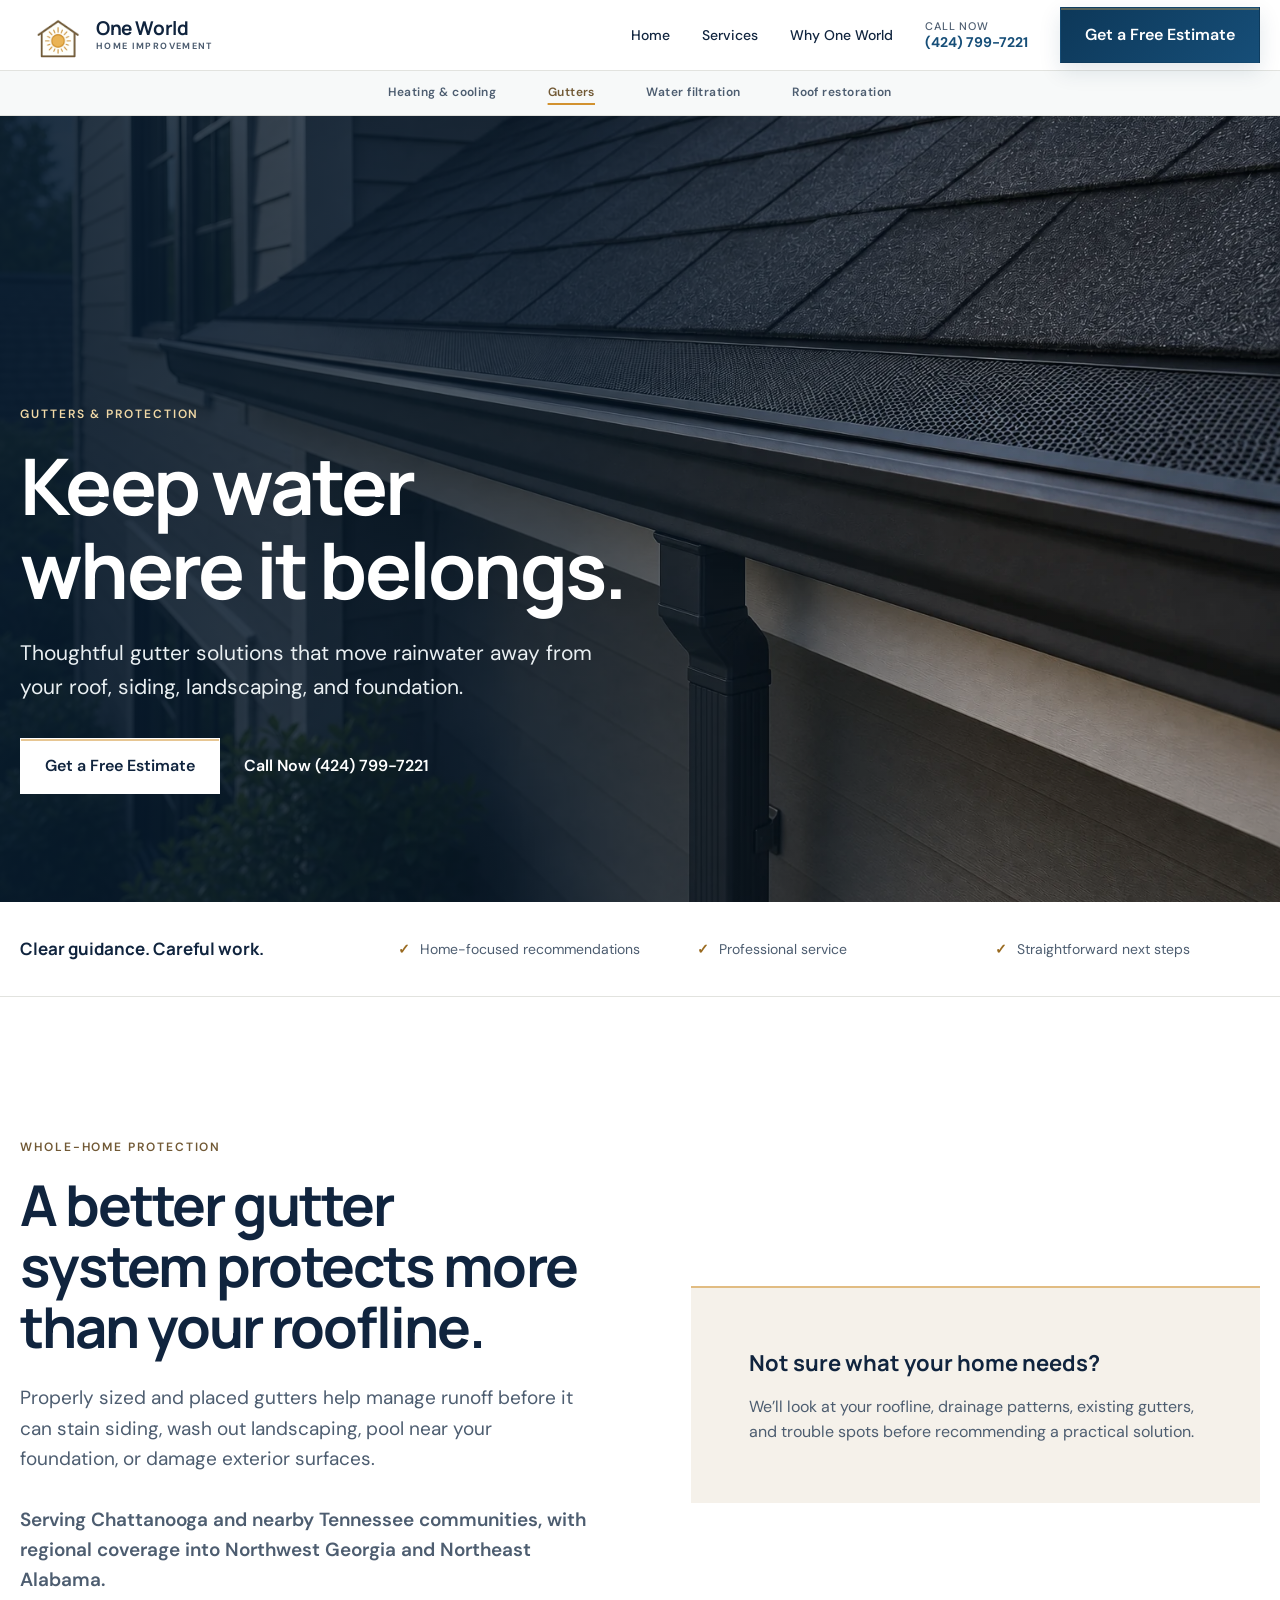
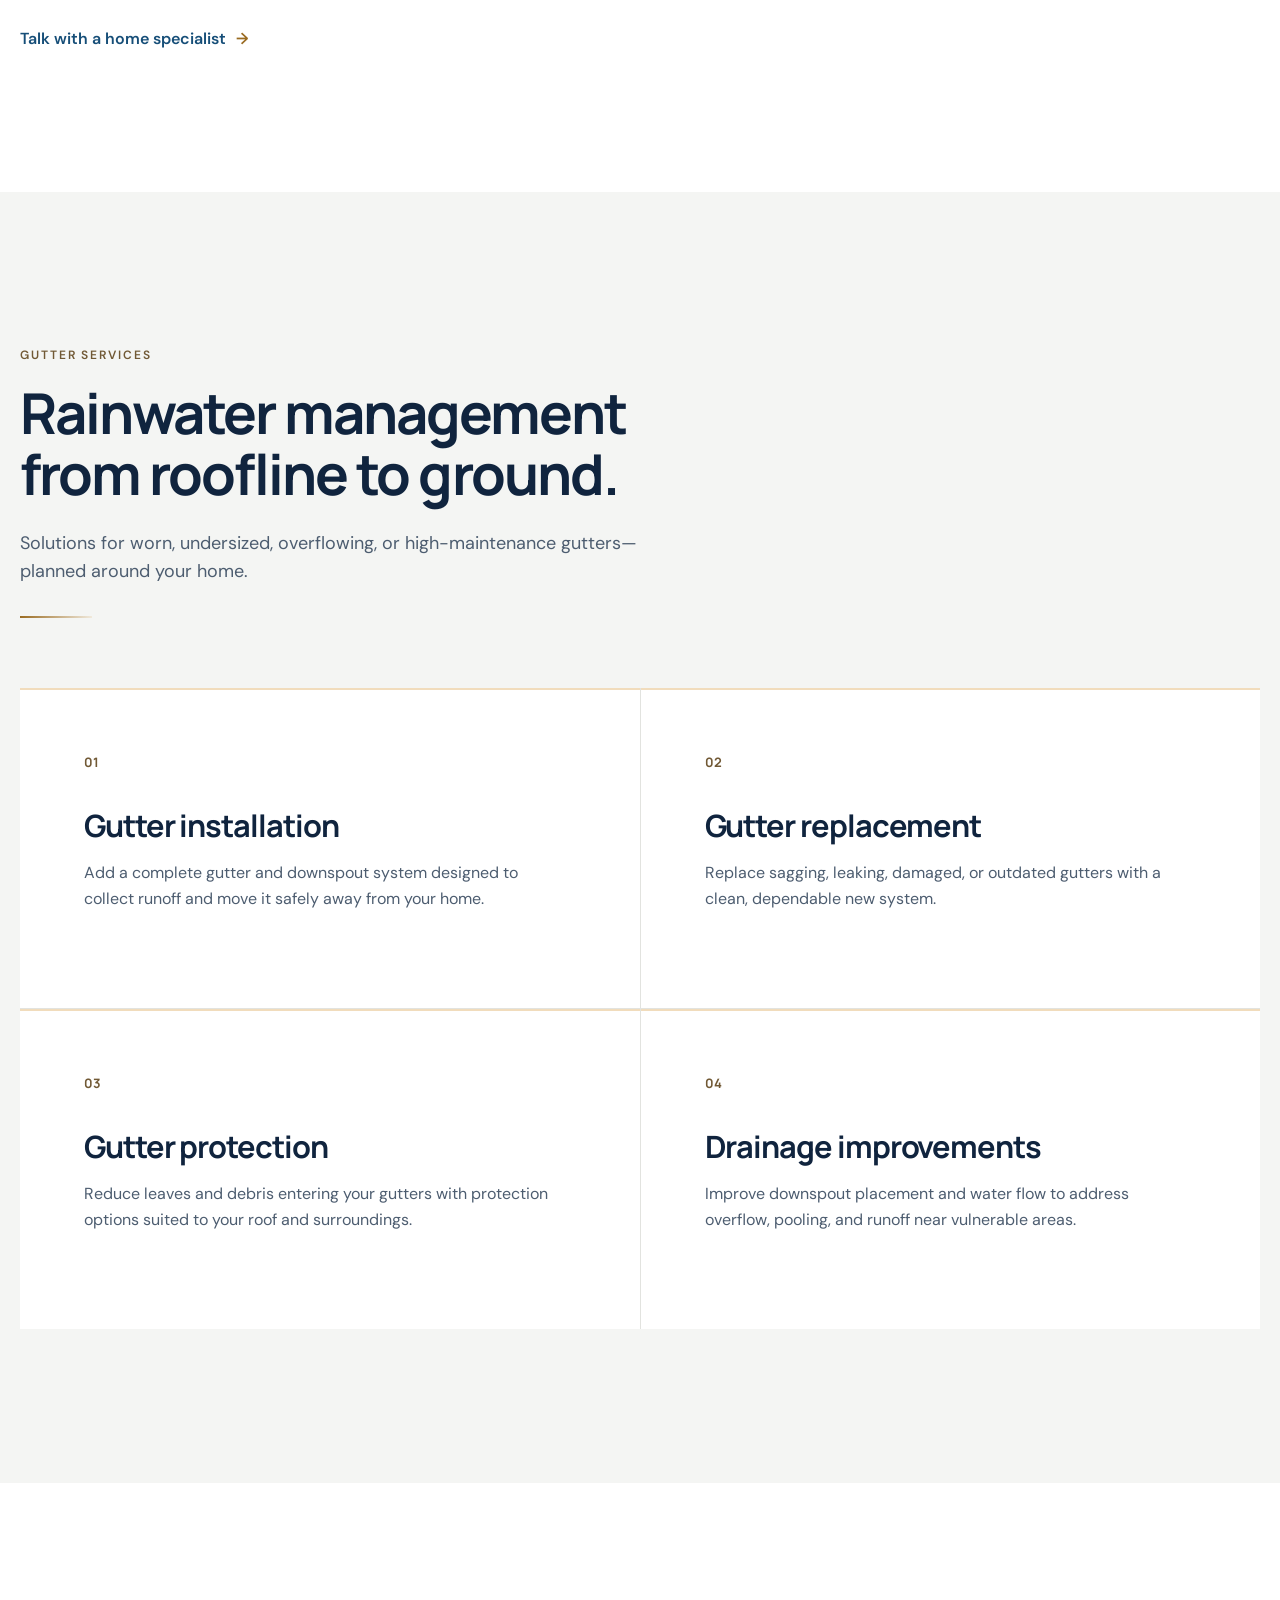
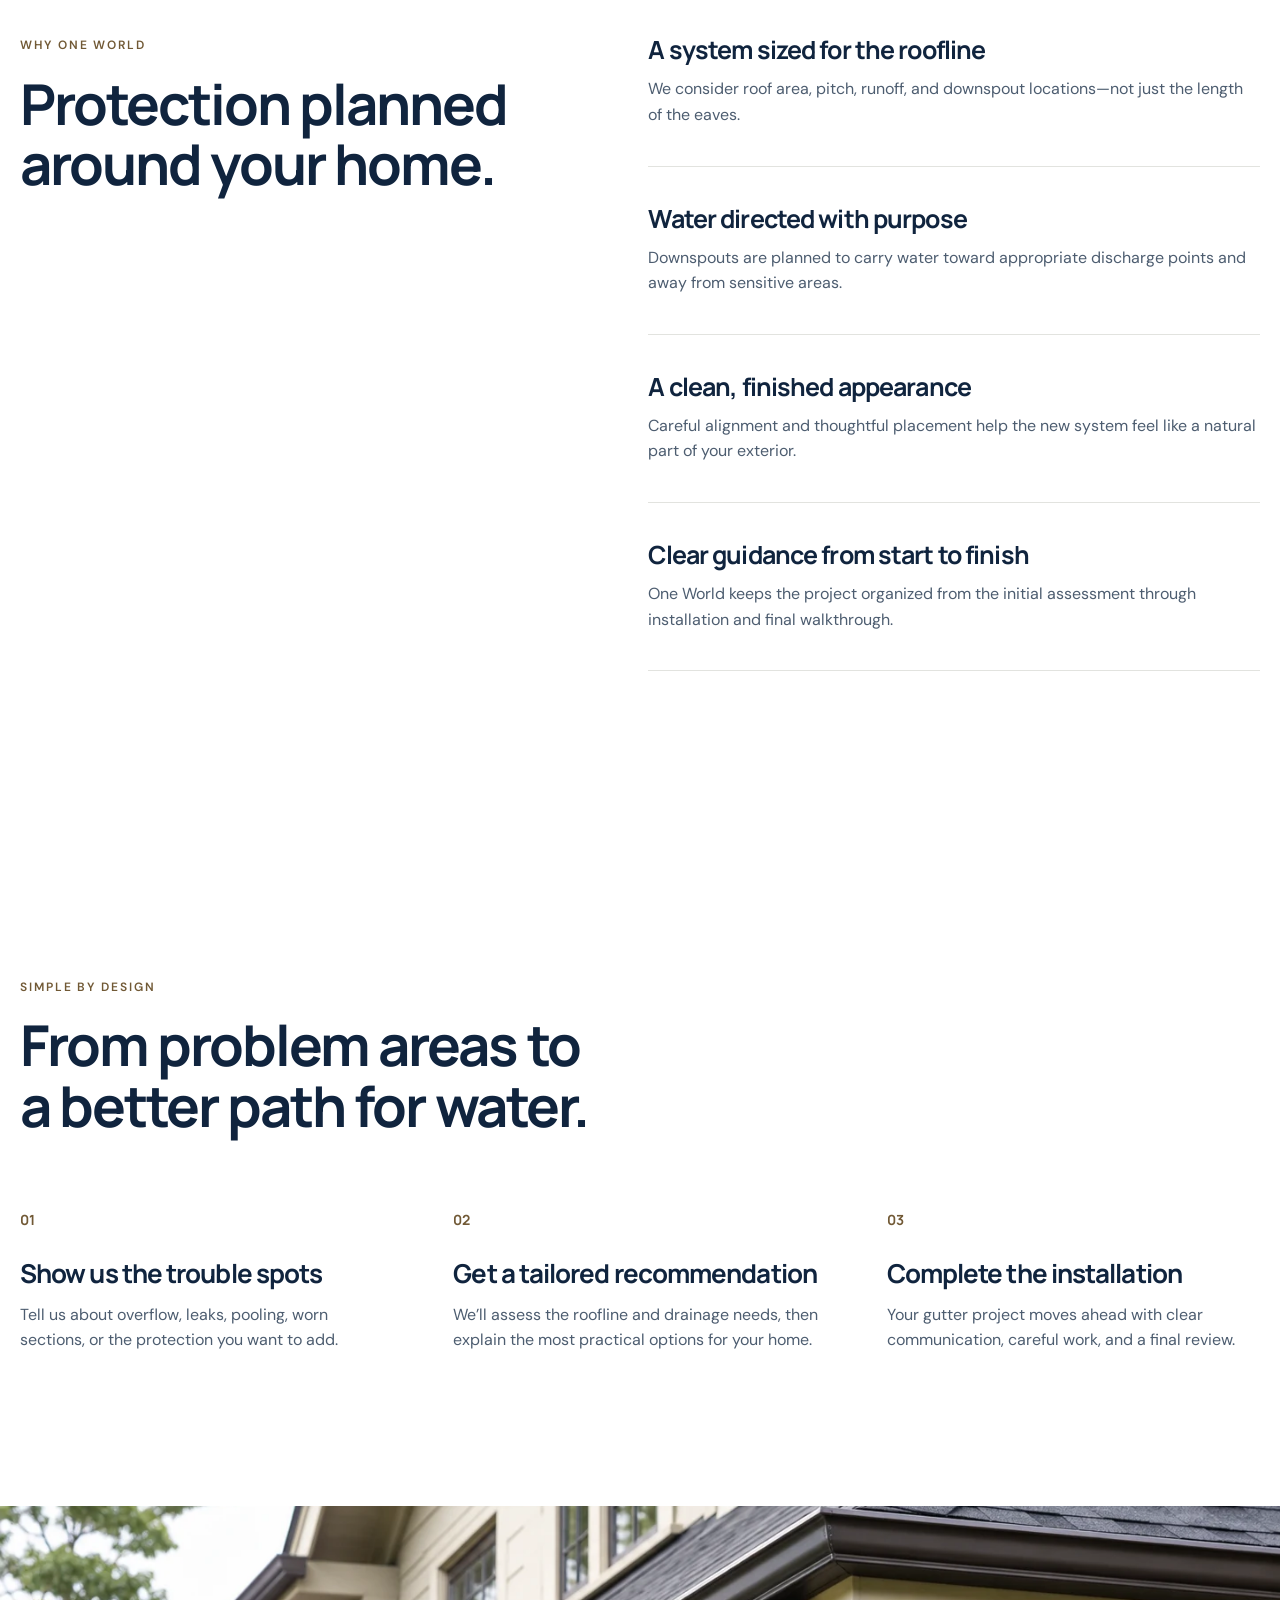
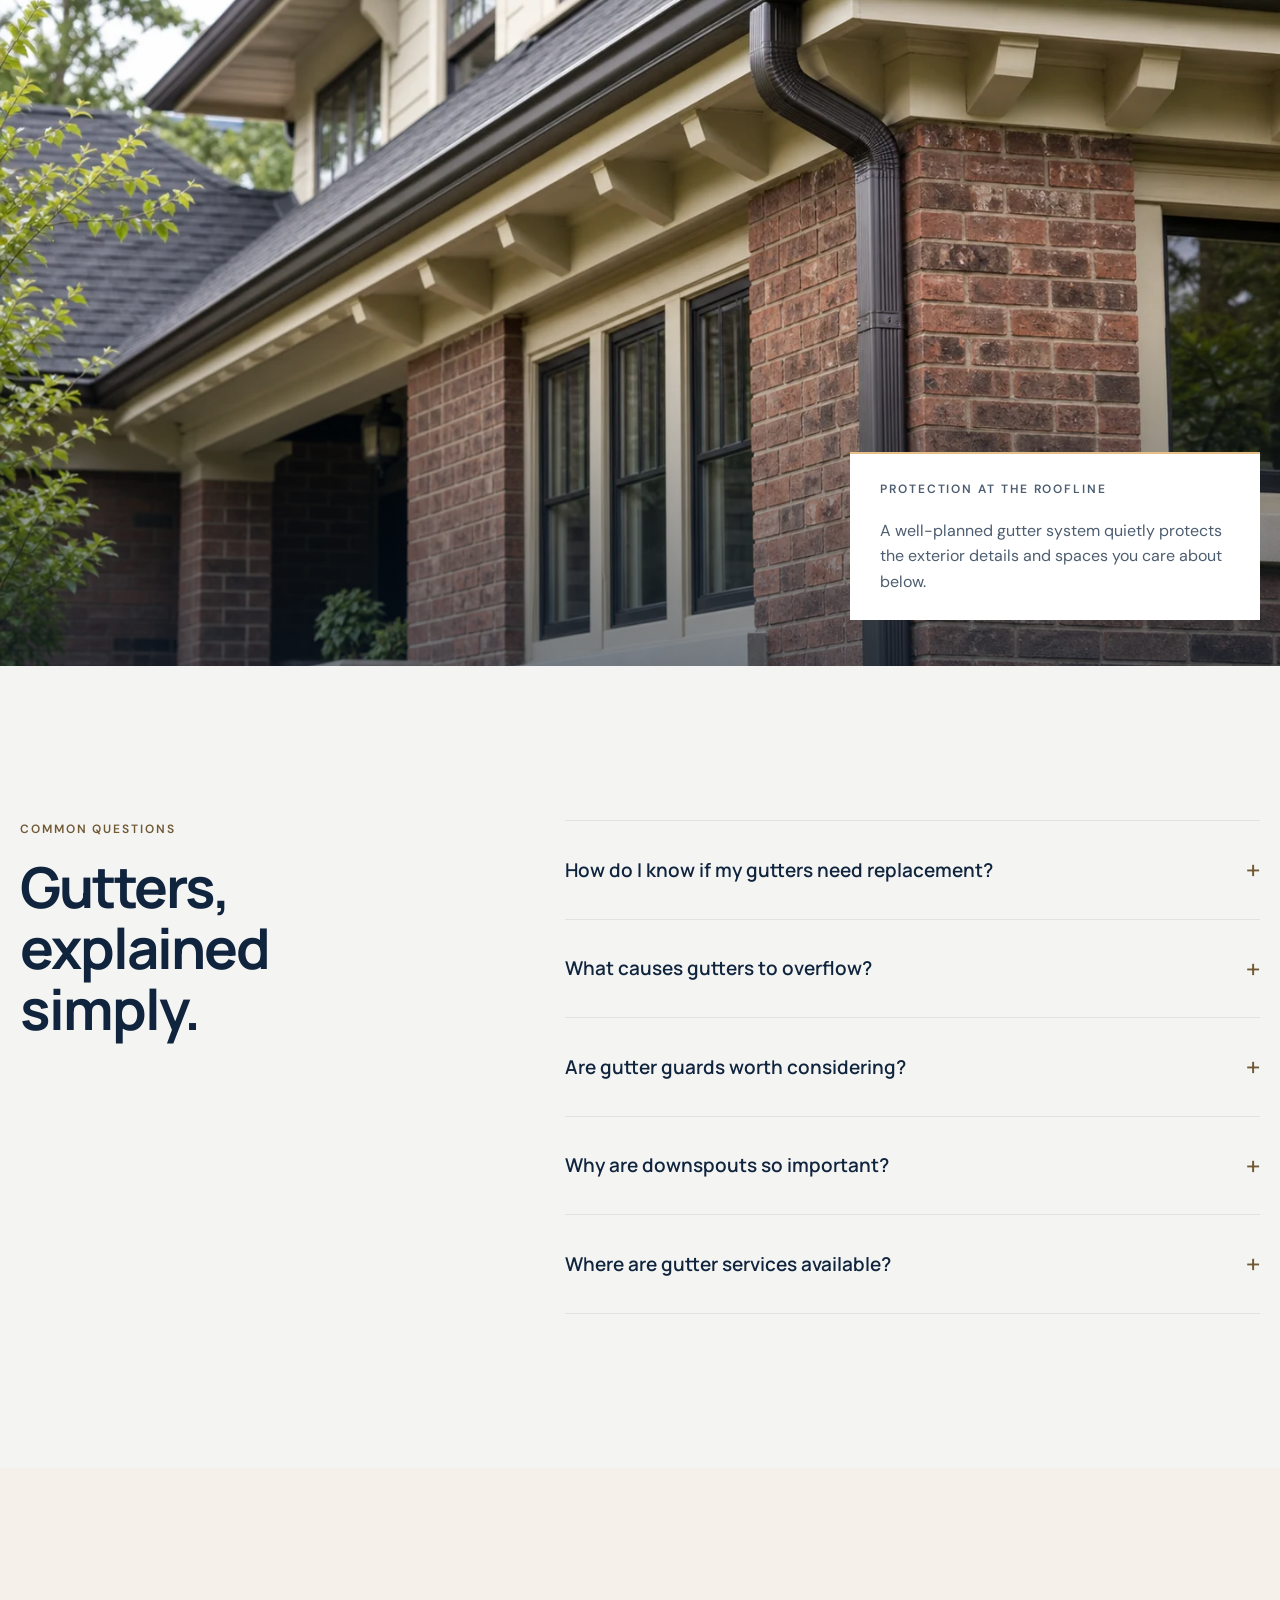
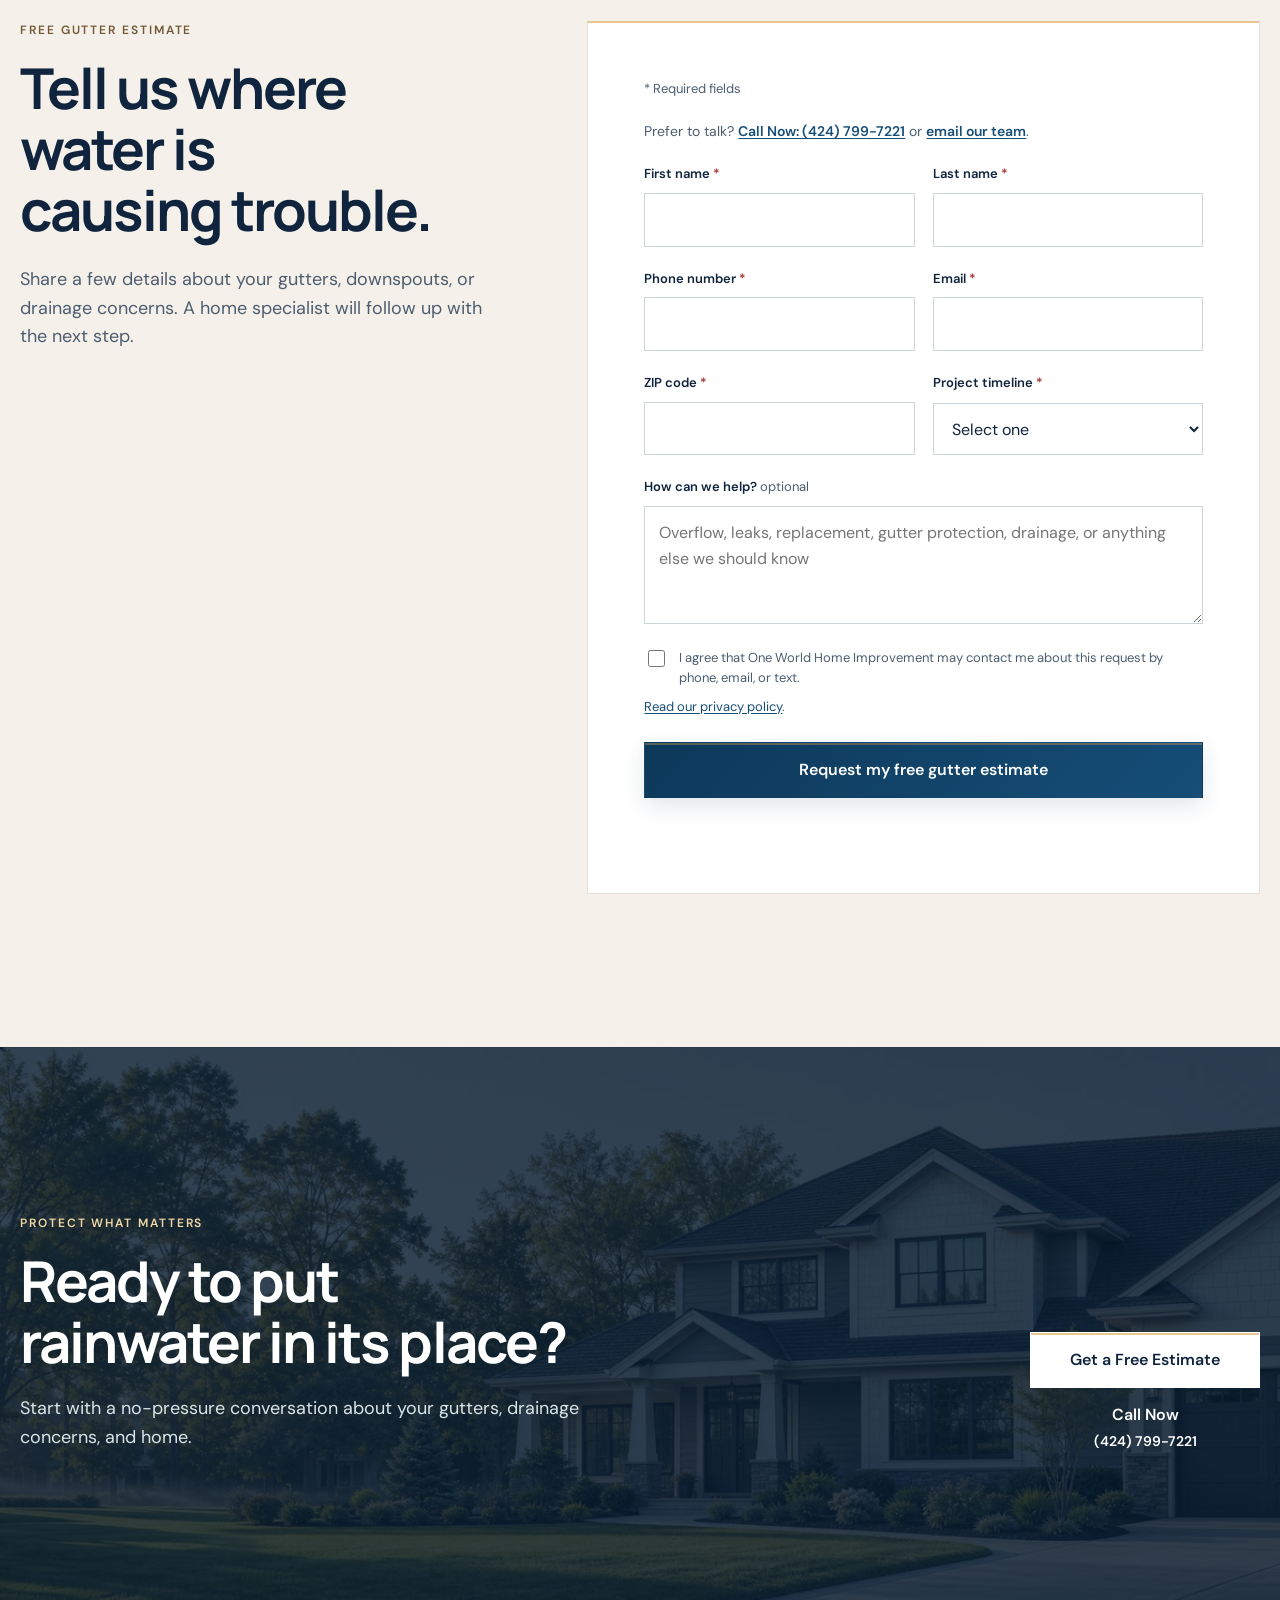
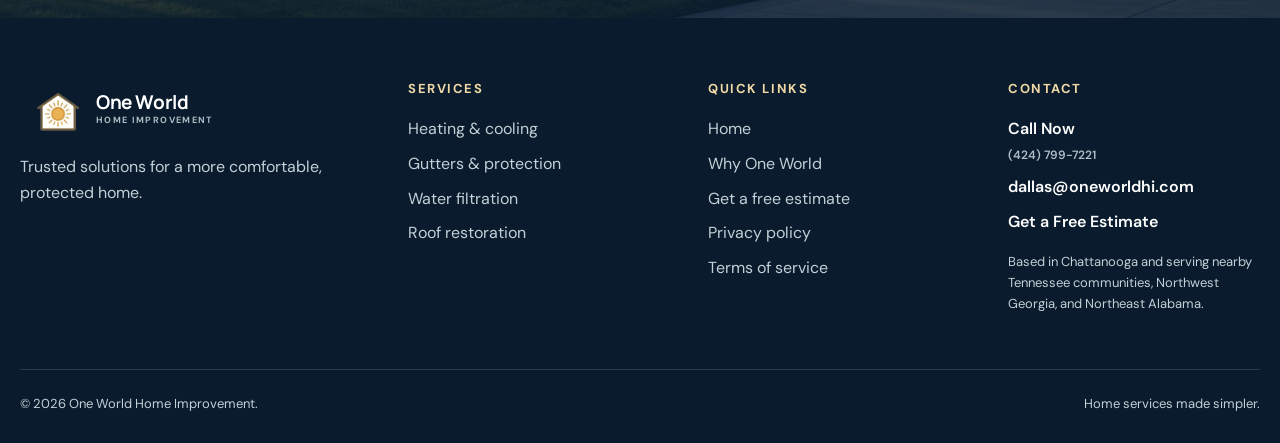
==== commit 924447be: "Update contact information and Formspree integration" ====
--- a/gutters/index.html
+++ b/gutters/index.html
@@ -43,7 +43,7 @@
         <a href="../index.html">Home</a>
         <a href="#services">Services</a>
         <a href="#why-us">Why One World</a>
-        <a class="nav-call" href="tel:+14237997221" aria-label="Call One World Home Improvement at 423-799-7221"><span>Call Now</span><strong>(423) 799-7221</strong></a>
+        <a class="nav-call" href="tel:+14247997221" aria-label="Call One World Home Improvement at 424-799-7221"><span>Call Now</span><strong>(424) 799-7221</strong></a>
         <a class="button" href="#estimate">Get a Free Estimate</a>
       </nav>
     </div>
@@ -66,7 +66,7 @@
         <p>Thoughtful gutter solutions that move rainwater away from your roof, siding, landscaping, and foundation.</p>
         <div class="hero-actions">
           <a class="button button-light" href="#estimate">Get a Free Estimate</a>
-          <a class="hero-phone" href="tel:+14237997221">Call Now <span>(423) 799-7221</span></a>
+          <a class="hero-phone" href="tel:+14247997221">Call Now <span>(424) 799-7221</span></a>
         </div>
       </div>
     </section>
@@ -227,16 +227,16 @@
           <h2 id="lead-title">Tell us where water is causing trouble.</h2>
           <p>Share a few details about your gutters, downspouts, or drainage concerns. A home specialist will follow up with the next step.</p>
         </div>
-        <form class="lead-form js-lead-form reveal" data-submit-label="Request my free gutter estimate" novalidate>
+        <form class="lead-form js-lead-form reveal" action="https://formspree.io/f/maeybwkz" method="POST" data-submit-label="Request my free gutter estimate" novalidate>
           <input type="hidden" name="service" value="Gutters & Protection">
           <div class="lead-honeypot" aria-hidden="true"><label>Company<input name="company" tabindex="-1" autocomplete="off"></label></div>
           <p class="lead-required-note"><span aria-hidden="true">*</span> Required fields</p>
-          <p class="lead-direct">Prefer to talk? <a href="tel:+14237997221">Call Now: (423) 799-7221</a> or <a href="mailto:info@oneworldhi.com">email our team</a>.</p>
+          <p class="lead-direct">Prefer to talk? <a href="tel:+14247997221">Call Now: (424) 799-7221</a> or <a href="mailto:dallas@oneworldhi.com">email our team</a>.</p>
           <div class="lead-fields">
             <div class="lead-field"><label for="lead-first">First name</label><input id="lead-first" name="firstName" autocomplete="given-name" required></div>
             <div class="lead-field"><label for="lead-last">Last name</label><input id="lead-last" name="lastName" autocomplete="family-name" required></div>
             <div class="lead-field"><label for="lead-phone">Phone number</label><input id="lead-phone" name="phone" type="tel" autocomplete="tel" required></div>
-            <div class="lead-field"><label for="lead-email">Email <span>optional</span></label><input id="lead-email" name="email" type="email" autocomplete="email"></div>
+            <div class="lead-field"><label for="lead-email">Email</label><input id="lead-email" name="email" type="email" autocomplete="email" required></div>
             <div class="lead-field"><label for="lead-zip">ZIP code</label><input id="lead-zip" name="zip" inputmode="numeric" autocomplete="postal-code" maxlength="10" required></div>
             <div class="lead-field"><label for="lead-timeline">Project timeline</label><select id="lead-timeline" name="timeline" required><option value="">Select one</option><option>As soon as possible</option><option>Within 1–3 months</option><option>Within 3–6 months</option><option>Just researching</option></select></div>
             <div class="lead-field lead-field-wide"><label for="lead-details">How can we help? <span>optional</span></label><textarea id="lead-details" name="projectDetails" placeholder="Overflow, leaks, replacement, gutter protection, drainage, or anything else we should know"></textarea></div>
@@ -258,7 +258,7 @@
         </div>
         <div class="cta-actions">
           <a class="button button-light" href="#estimate">Get a Free Estimate</a>
-          <a class="cta-phone" href="tel:+14237997221">Call Now<span>(423) 799-7221</span></a>
+          <a class="cta-phone" href="tel:+14247997221">Call Now<span>(424) 799-7221</span></a>
         </div>
       </div>
     </section>
@@ -296,8 +296,8 @@
         <div class="footer-contact">
           <h3>Contact</h3>
           <ul>
-            <li><a href="tel:+14237997221">Call Now<small>(423) 799-7221</small></a></li>
-            <li><a href="mailto:info@oneworldhi.com">info@oneworldhi.com</a></li>
+            <li><a href="tel:+14247997221">Call Now<small>(424) 799-7221</small></a></li>
+            <li><a href="mailto:dallas@oneworldhi.com">dallas@oneworldhi.com</a></li>
             <li><a href="#estimate">Get a Free Estimate</a></li>
           </ul>
           <p class="footer-service-area">Based in Chattanooga and serving nearby Tennessee communities, Northwest Georgia, and Northeast Alabama.</p>
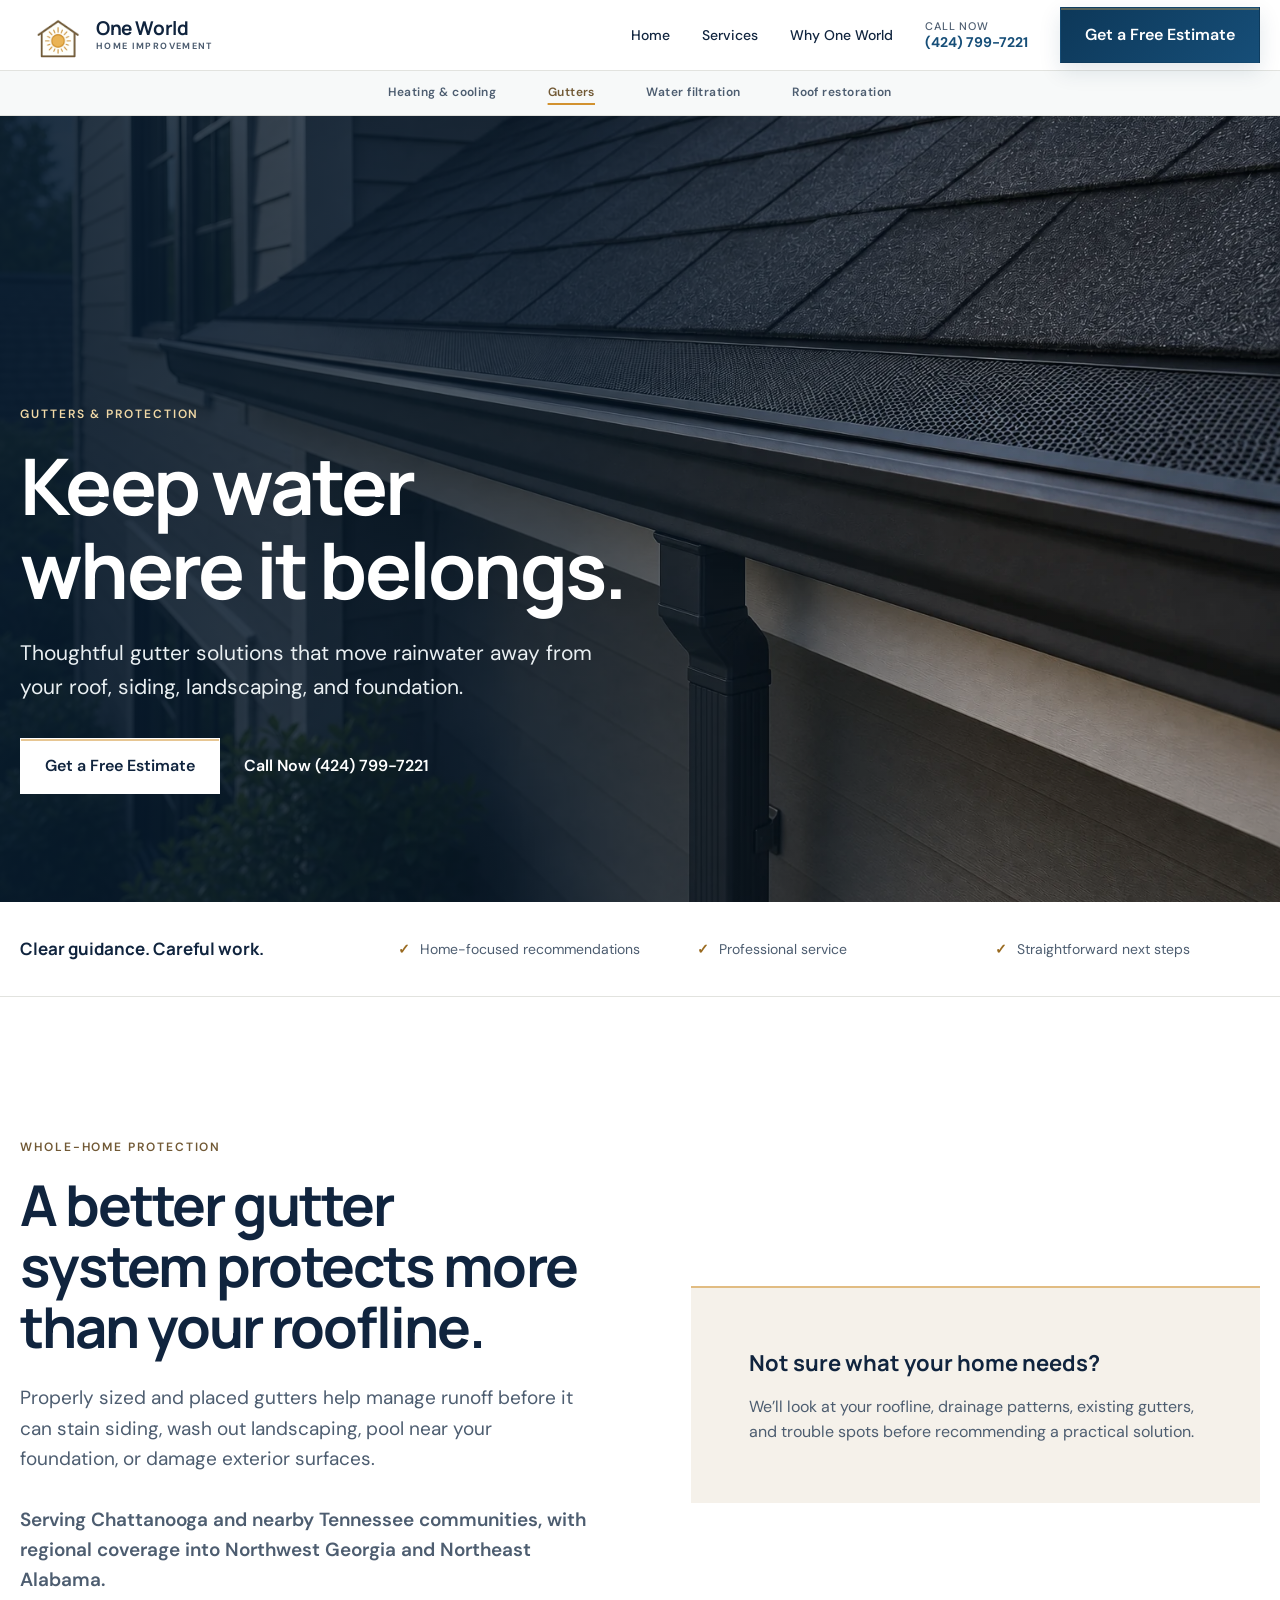
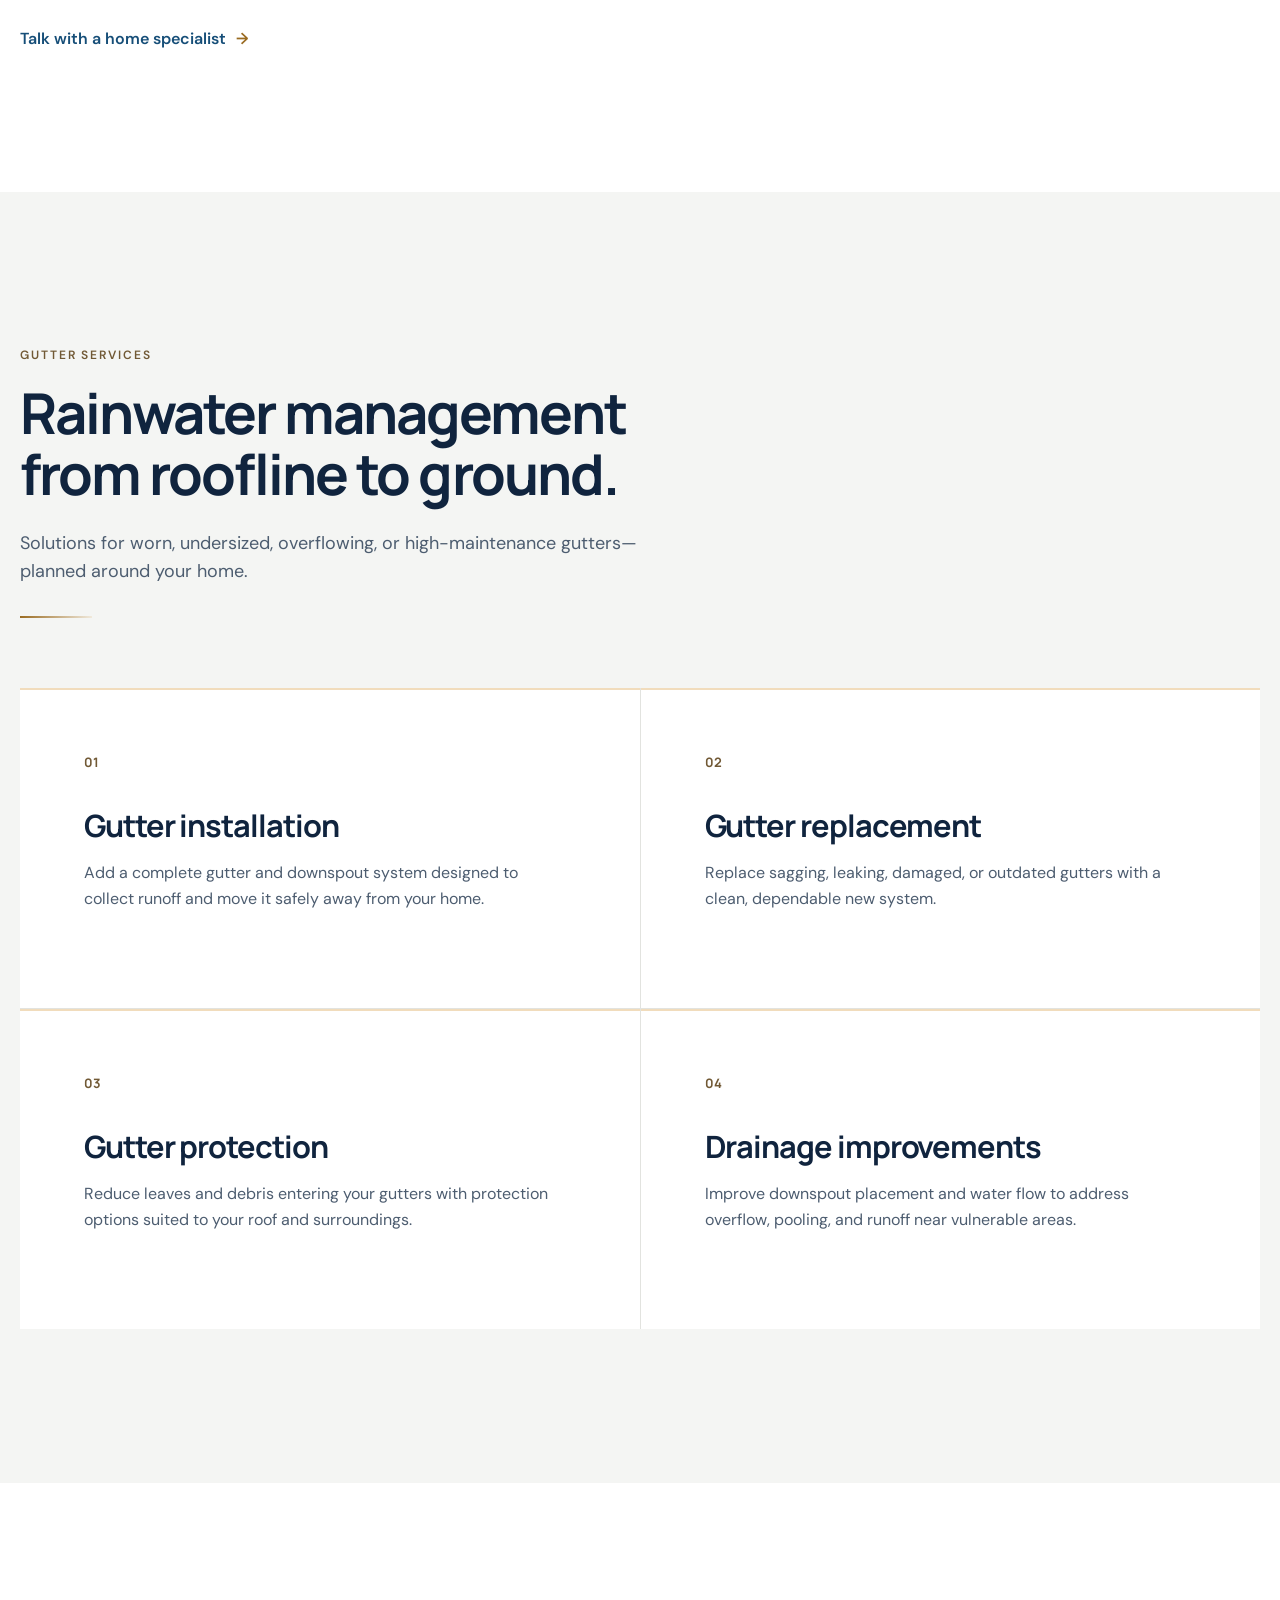
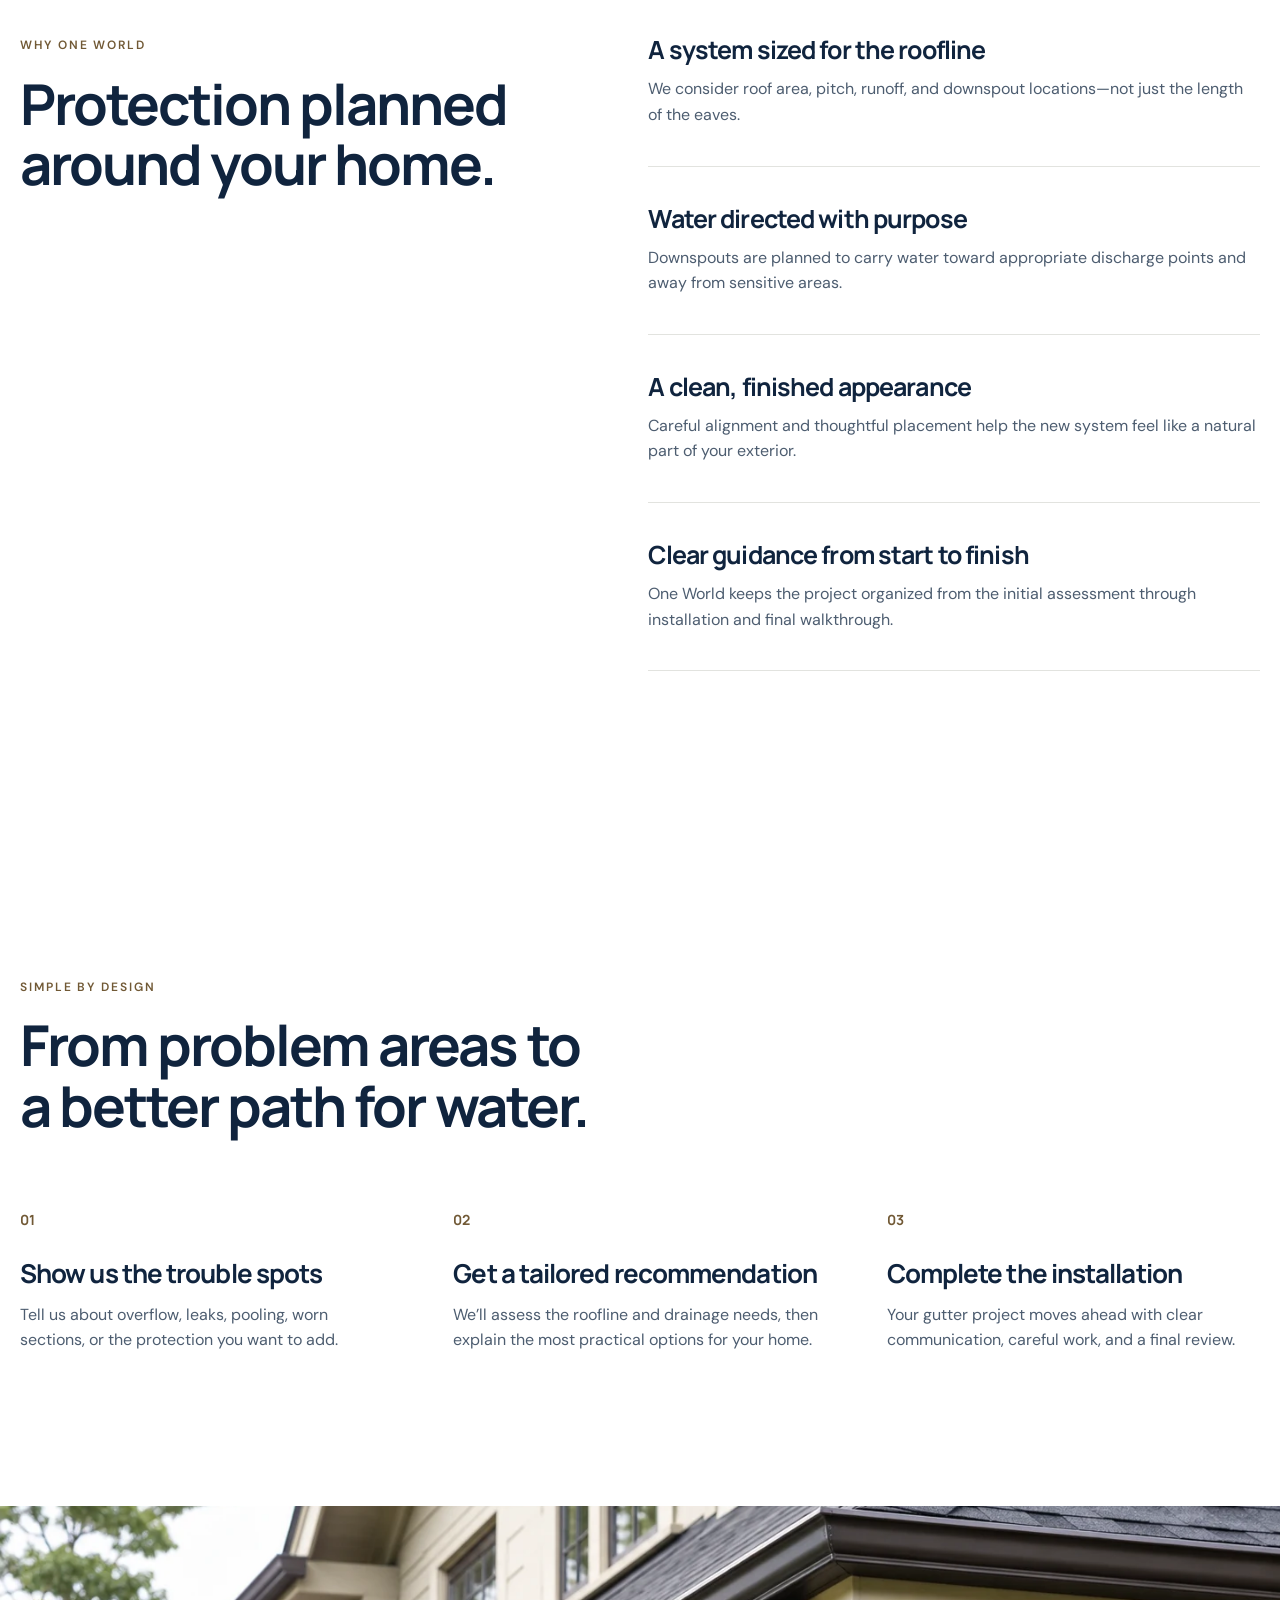
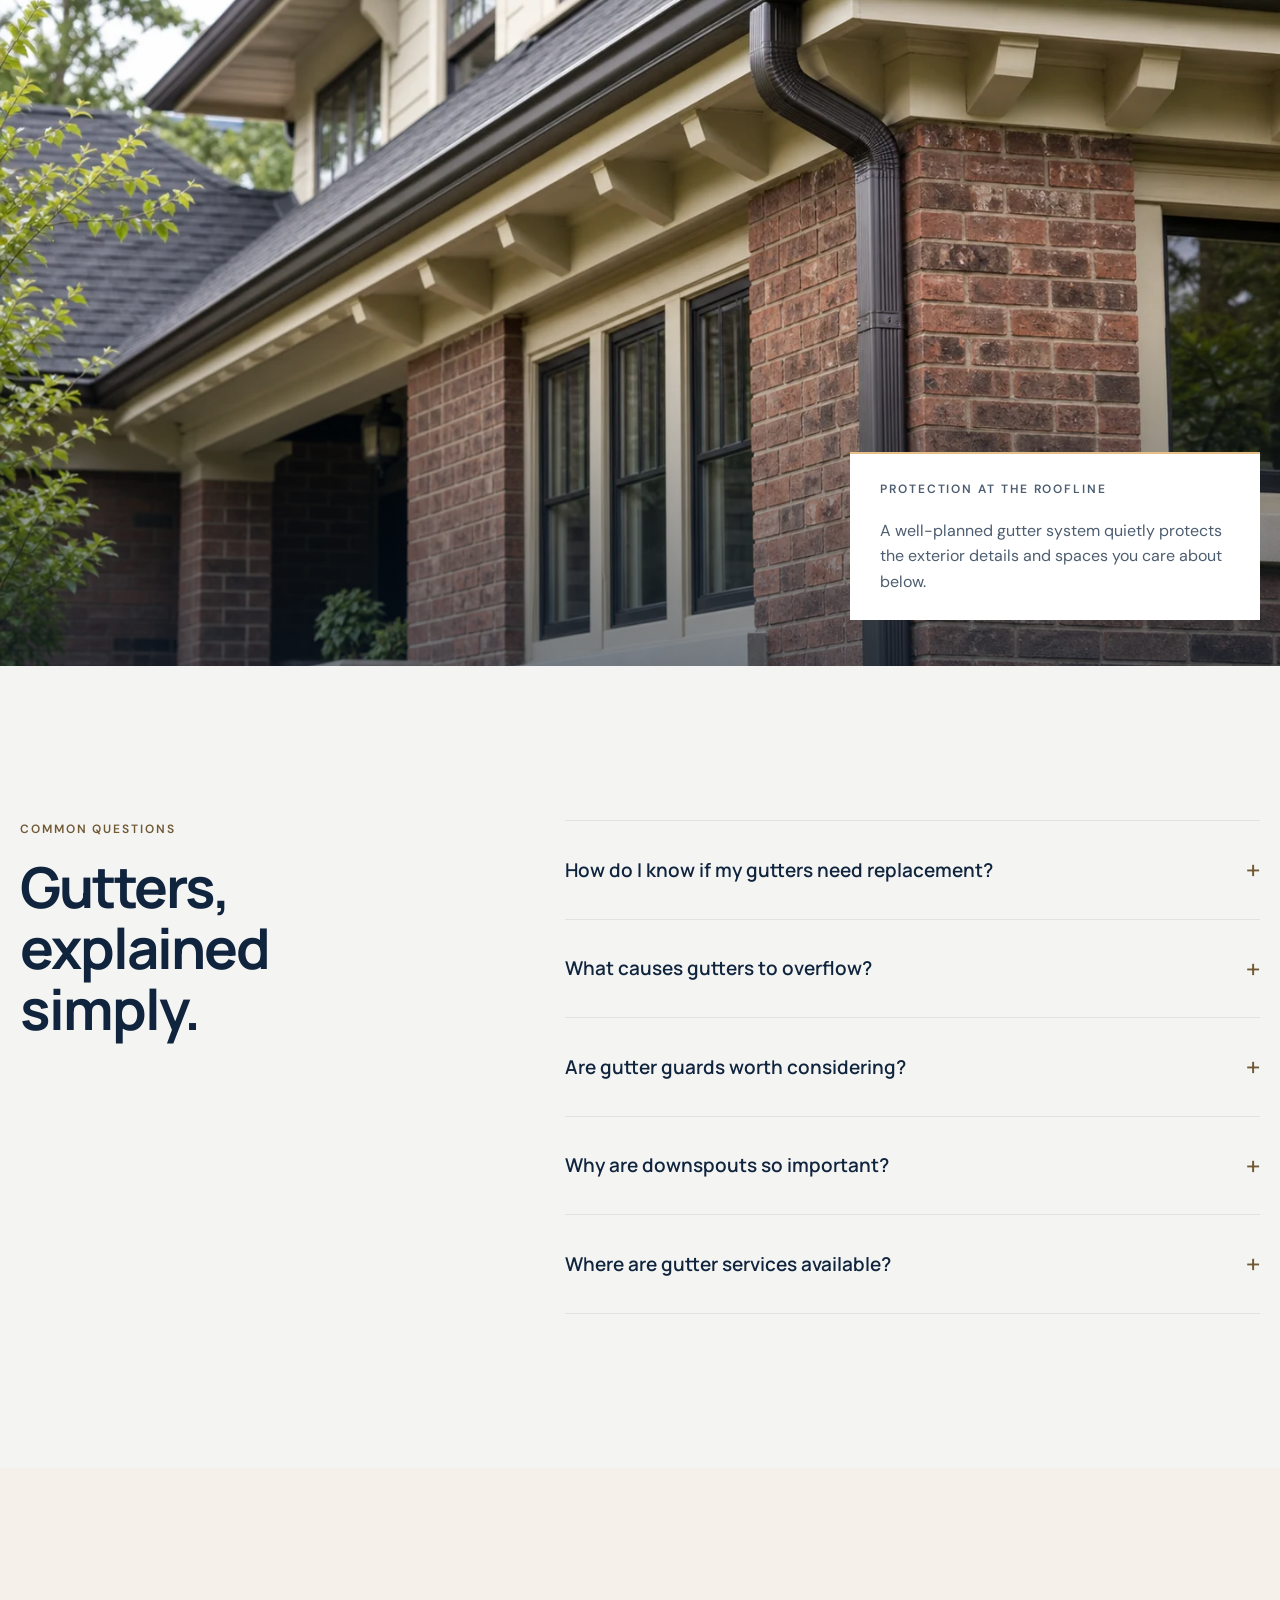
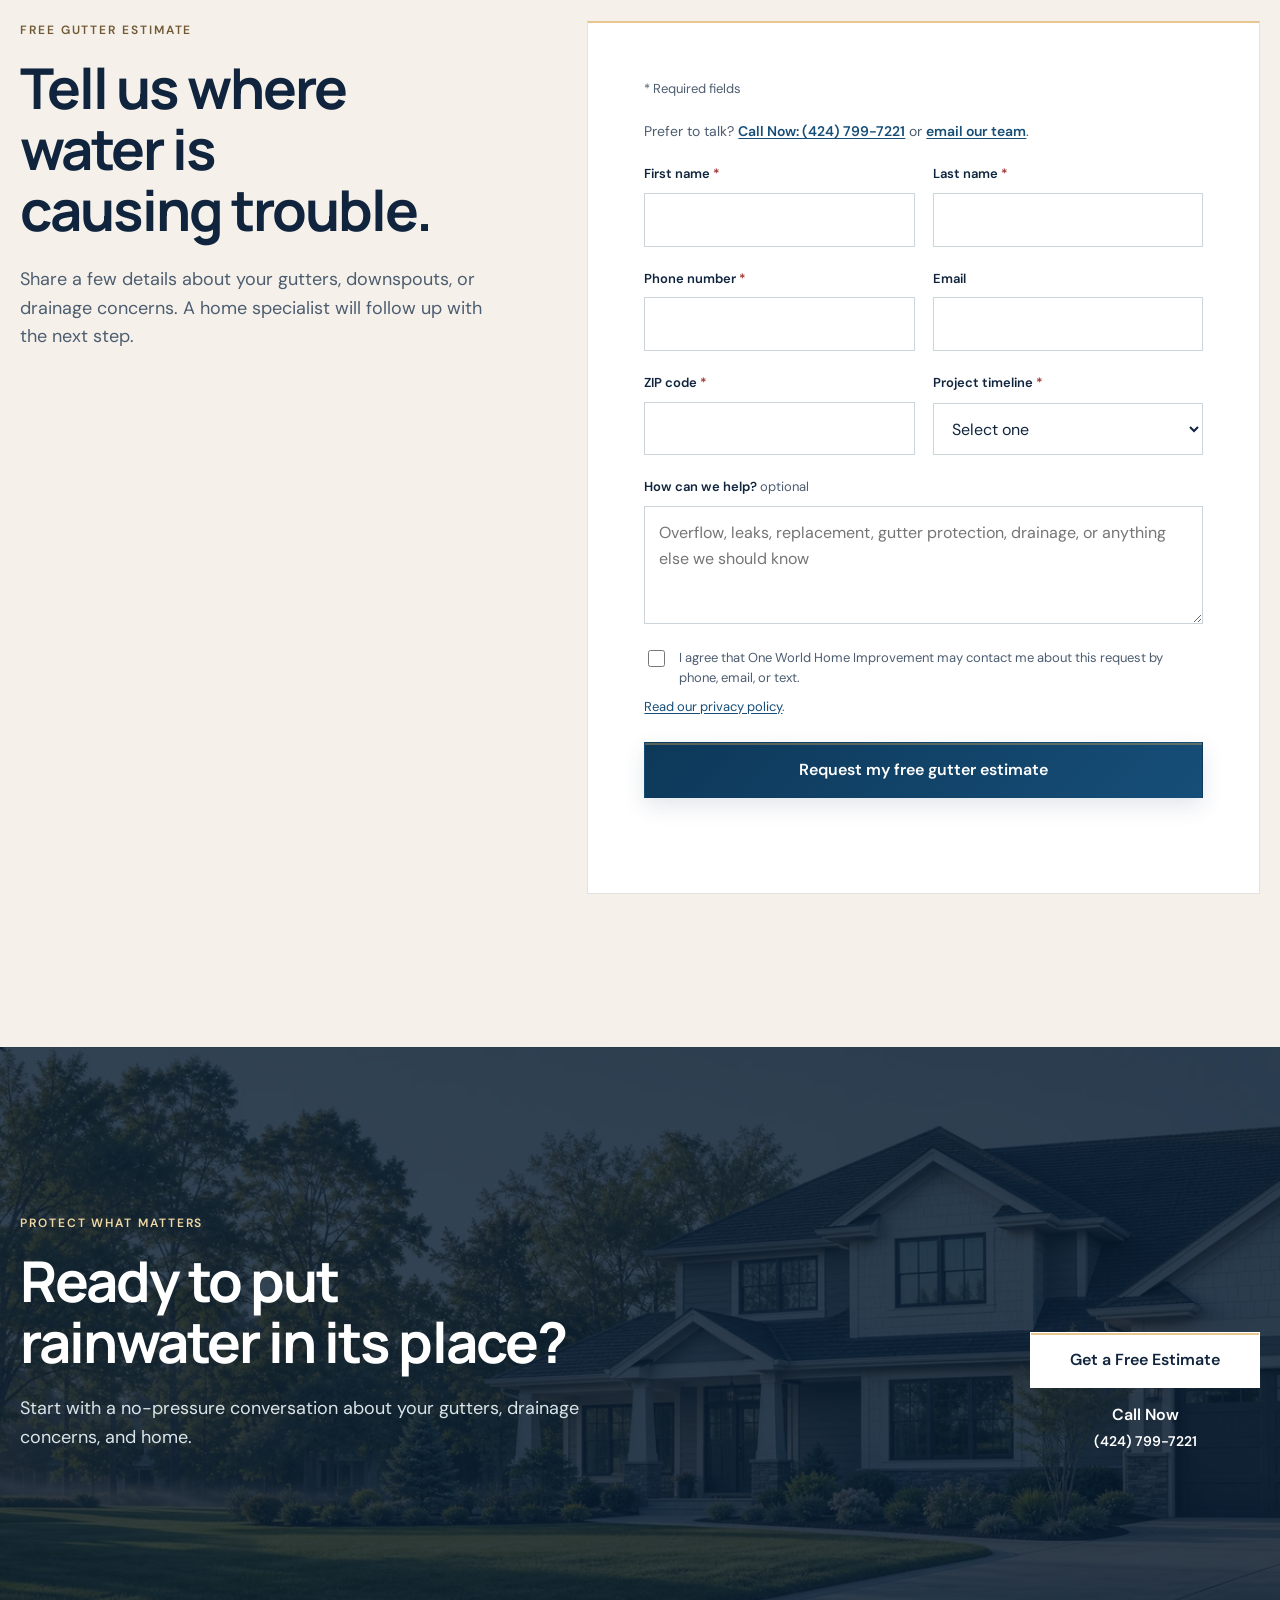
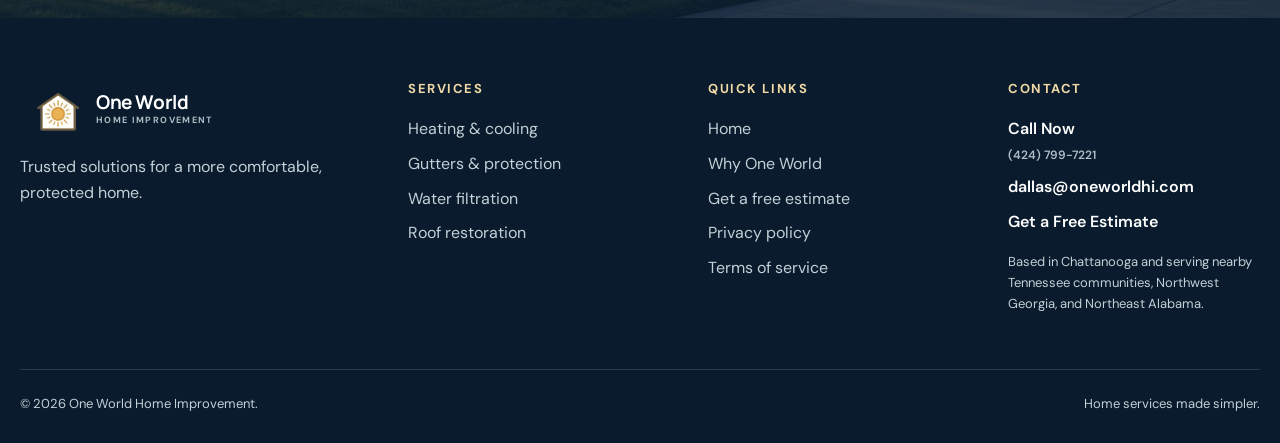
==== commit 274906c4: "Make lead form email optional" ====
--- a/gutters/index.html
+++ b/gutters/index.html
@@ -236,7 +236,7 @@
             <div class="lead-field"><label for="lead-first">First name</label><input id="lead-first" name="firstName" autocomplete="given-name" required></div>
             <div class="lead-field"><label for="lead-last">Last name</label><input id="lead-last" name="lastName" autocomplete="family-name" required></div>
             <div class="lead-field"><label for="lead-phone">Phone number</label><input id="lead-phone" name="phone" type="tel" autocomplete="tel" required></div>
-            <div class="lead-field"><label for="lead-email">Email</label><input id="lead-email" name="email" type="email" autocomplete="email" required></div>
+            <div class="lead-field"><label for="lead-email">Email</label><input id="lead-email" name="email" type="email" autocomplete="email"></div>
             <div class="lead-field"><label for="lead-zip">ZIP code</label><input id="lead-zip" name="zip" inputmode="numeric" autocomplete="postal-code" maxlength="10" required></div>
             <div class="lead-field"><label for="lead-timeline">Project timeline</label><select id="lead-timeline" name="timeline" required><option value="">Select one</option><option>As soon as possible</option><option>Within 1–3 months</option><option>Within 3–6 months</option><option>Just researching</option></select></div>
             <div class="lead-field lead-field-wide"><label for="lead-details">How can we help? <span>optional</span></label><textarea id="lead-details" name="projectDetails" placeholder="Overflow, leaks, replacement, gutter protection, drainage, or anything else we should know"></textarea></div>
